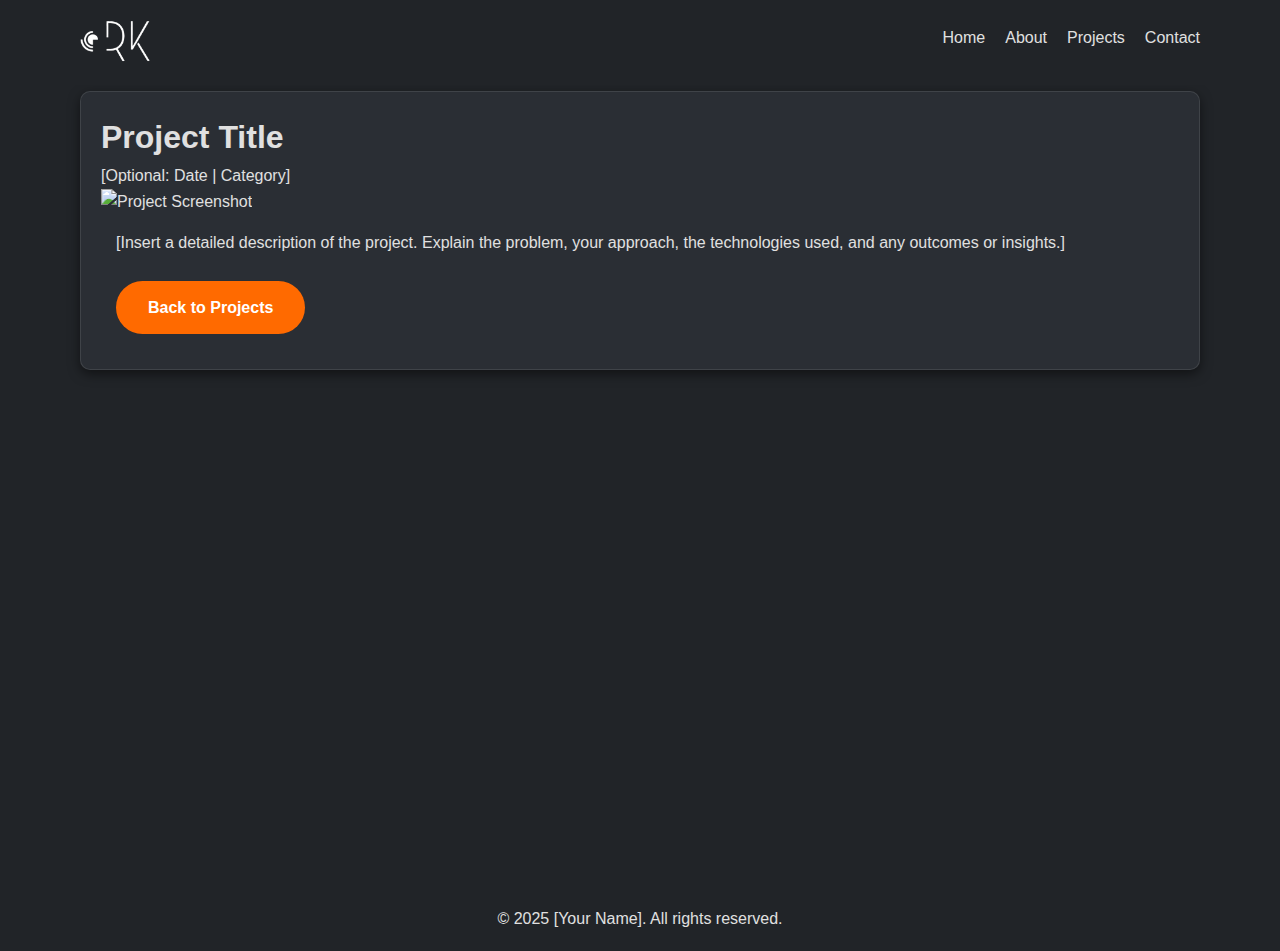
==== 3d_portfolio.html @ 4e6c9bda "edited project 1" ====
<!DOCTYPE html>
<html lang="en">
<head>
  <meta charset="UTF-8" />
  <meta name="viewport" content="width=device-width, initial-scale=1.0" />
  <title>Project Details - [Project Title]</title>
  <link rel="stylesheet" href="styles.css" />
</head>
<body>
  <!-- Navbar -->
  <header class="navbar">
    <div class="container nav-container">
      <div class="logo">
        <a href="#hero"><img src="logo.png"alt="[Your Profile Image]" id="logo"/></a>
      </div>
      <div class="hamburger" id="hamburger">
        <span></span>
        <span></span>
        <span></span>
      </div>
      <nav class="nav-menu" id="nav-menu">
        <ul class="nav-links">
          <li><a href="index.html#hero">Home</a></li>
          <li><a href="index.html#about">About</a></li>
          <li><a href="index.html#projects">Projects</a></li>
          <li><a href="index.html#contact">Contact</a></li>
        </ul>
      </nav>
    </div>
  </header>

  <!-- Page Wrapper for sticky footer -->
   <br>
   <br>
  <div class="page-wrapper">
    <!-- Main Content -->
    <main class="content">
      <section id="project-details" class="section project-details">
        <div class="container">
          <div class="card project-detail-card">
            <h1>Project Title</h1>
            <p class="project-meta">[Optional: Date | Category]</p>
            <img src="https://via.placeholder.com/800x450" alt="Project Screenshot" />
            <div class="card-content">
              <p>
                [Insert a detailed description of the project. Explain the problem, your approach, the technologies used, and any outcomes or insights.]
              </p>
              <br>
              <a href="index.html#projects" class="btn">Back to Projects</a>
            </div>
          </div>
        </div>
      </section>
    </main>

    <!-- Sticky Footer -->
    <footer class="footer">
      <div class="container">
        <p>&copy; 2025 [Your Name]. All rights reserved.</p>
      </div>
    </footer>
  </div>

  <script src="script.js"></script>
</body>
</html>
---- styles.css ----
/* ======================== */
/*       Variables          */
/* ======================== */
:root {
  --main-bg: rgb(33,36,40); /* Base color: #212428 */
  --card-bg: #2a2e34;       /* Slightly lighter for cards */
  --accent: #ff6a00;        /* Accent color for buttons */
  --text-color: #e0e0e0;     /* Light text */
  --transition: 0.5s ease;
}

/* ======================== */
/*    Global Reset          */
/* ======================== */
* {
  margin: 0;
  padding: 0;
  box-sizing: border-box;
}
html {
  scroll-behavior: smooth;
}
body {
  font-family: 'Segoe UI', sans-serif;
  background: var(--main-bg);
  color: var(--text-color);
  line-height: 1.6;
  overflow-x: hidden;
}

/* ======================== */
/*   Page Wrapper & Sticky Footer */
/* ======================== */
.page-wrapper {
  display: flex;
  flex-direction: column;
  min-height: 100vh;
}
.content {
  flex: 1;
}

/* ======================== */
/*   Navbar (Always Visible) */
/* ======================== */
.navbar {
  position: fixed;
  top: 0;
  width: 100%;
  background: var(--main-bg);
  transition: background 0.5s ease, box-shadow 0.5s ease, transform 0.5s ease;
  z-index: 1000;
  padding-bottom: 10px;
}
.navbar.scrolled {
  background: rgba(33,36,40,0.7);
  backdrop-filter: blur(10px);
  box-shadow: 0 2px 8px rgba(0,0,0,0.6);
  transform: translateY(0);
  opacity: 1;
}
.nav-container {
  width: 90%;
  max-width: 1200px;
  margin: auto;
  display: flex;
  justify-content: space-between;
  align-items: center;
}
.logo a {
  font-size: 1.8rem;
  font-weight: bold;
  color: var(--text-color);
  text-decoration: none;
  transition: color var(--transition);
}
.nav-links {
  list-style: none;
  display: flex;
}
.nav-links li {
  margin-left: 20px;
}
.nav-links a {
  color: var(--text-color);
  text-decoration: none;
  font-size: 1rem;
  transition: color var(--transition);
}
.nav-links a:hover {
  color: var(--accent);
}

/* Hamburger Menu for Mobile */
.hamburger {
  display: none;
  flex-direction: column;
  justify-content: center;
  align-items: center;
  cursor: pointer;
  gap: 5px;
  transition: background 0.3s ease;
}
.hamburger span {
  width: 25px;
  height: 3px;
  background: var(--text-color);
  transition: background 0.3s ease;
}
/* When active, simply change the color (no transforms) */
.hamburger.active span {
  background: var(--accent);
}

/* Mobile Nav Menu */
.nav-menu {
  display: flex;
}
.nav-menu.active {
  display: block;
}
@media (max-width: 768px) {
  .nav-container {
    flex-direction: row;
    justify-content: space-between;
    align-items: center;
  }
  .hamburger {
    display: flex;
  }
  /* Hide nav-links by default on mobile */
  .nav-menu {
    display: none;
    width: 100%;
  }
  .nav-menu.active {
    display: block;
  }
  .nav-links {
    flex-direction: column;
    align-items: center;
    padding: 10px 0;
  }
  .nav-links li {
    margin: 10px 0;
  }
}

/* ======================== */
/*       Sections           */
/* ======================== */
.section {
  padding: 40px 0;  /* Reduced vertical gap */
  opacity: 0;
  transform: translateY(20px);
  transition: opacity 0.8s ease, transform 0.8s ease;
}
.section.visible {
  opacity: 1;
  transform: translateY(0);
}
.container {
  width: 90%;
  max-width: 1200px;
  margin: auto;
  padding: 0 1rem;
}

/* ======================== */
/*       Hero Section       */
/* ======================== */
.hero {
  height: 100vh; /* Full screen hero */
  padding-top: 80px; /* Room for navbar */
  display: flex;
  align-items: center;
  justify-content: space-between;
}
.hero-content {
  display: flex;
  align-items: center;
  justify-content: space-between;
  width: 100%;
  gap: 50px;  /* Gap between text and image */
}
.hero-left {
  flex: 1;
  text-align: left;
}
/* Typing effect for hero title only (no caret) */
.hero-title {
  overflow: hidden;
  white-space: nowrap;
  font-size: 4rem;
  margin-bottom: 20px;
  animation: typing 3s steps(30, end) forwards;
}
@keyframes typing {
  from { width: 0; }
  to { width: 100%; }
}
/* Hero subtitle is static */
.hero-subtitle {
  font-size: 2rem;
  margin-bottom: 30px;
}
.btn {
  display: inline-block;
  background: var(--accent);
  color: #fff;
  padding: 14px 32px;
  border: none;
  border-radius: 50px;
  text-decoration: none;
  font-weight: bold;
  transition: transform var(--transition), box-shadow var(--transition);
}
.btn:hover {
  transform: translateY(-3px);
  box-shadow: 0 8px 20px rgba(0,0,0,0.5);
}

/* Hero Right: Profile Card */
.hero-right {
  flex: 0 0 320px;
  display: flex;
  justify-content: center;
  align-items: center;
}
.profile-card {
  width: 320px;
  height: 320px;
  border-radius: 50%;
  overflow: hidden;
  background: var(--card-bg);
  border: 4px solid var(--accent);
  box-shadow: 0 4px 12px rgba(0,0,0,0.5);
  transition: transform 0.4s ease, box-shadow 0.4s ease;
}
.profile-card img {
  width: 100%;
  height: 100%;
  object-fit: cover;
}
.profile-card:hover {
  transform: scale(1.05);
  box-shadow: 0 12px 24px rgba(0,0,0,0.6);
}

/* ======================== */
/*         Cards            */
/* ======================== */
.card {
  background: var(--card-bg);
  border: 1px solid rgba(255,255,255,0.1);
  border-radius: 10px;
  padding: 20px;
  box-shadow: 0 4px 12px rgba(0,0,0,0.5);
  transition: transform 0.4s ease, box-shadow 0.4s ease;
}
.card:hover {
  transform: translateY(-5px);
  box-shadow: 0 12px 24px rgba(0,0,0,0.6);
}
.card-content {
  line-height: 1.6;
  padding: 15px;
}

/* ======================== */
/*       About Section      */
/* ======================== */
.about-card {
  margin: 0 auto;
  text-align: left;
}

/* ======================== */
/*     Projects Section     */
/* ======================== */
.cards-grid {
  display: grid;
  grid-template-columns: repeat(auto-fit, minmax(280px, 1fr));
  gap: 20px;
}
.project-card img {
  width: 100%;
  display: block;
  border-top-left-radius: 10px;
  border-top-right-radius: 10px;
}

/* ======================== */
/*   Horizontal Gallery & Scroll Buttons */
/* ======================== */
.gallery-wrapper {
  position: relative;
  margin: 20px 0;
}
.image-gallery {
  display: flex;
  flex-wrap: nowrap;
  overflow: hidden; /* Hide default scrollbar */
  gap: 20px;
  padding: 10px 0;
}
.image-gallery img {
  max-height: 500px;
  width: auto;
  border-radius: 10px;
  box-shadow: 0 4px 12px rgba(0,0,0,0.5);
  transition: transform 0.4s ease, box-shadow 0.4s ease;
}
.image-gallery img:hover {
  transform: translateY(-5px);
  box-shadow: 0 12px 24px rgba(0,0,0,0.6);
}
.scroll-button {
  position: absolute;
  top: 50%;
  transform: translateY(-50%);
  background: var(--accent);
  border: none;
  color: #fff;
  padding: 10px;
  border-radius: 50%;
  cursor: pointer;
  z-index: 10;
  opacity: 0.8;
  transition: opacity 0.3s ease;
}
.scroll-button:hover {
  opacity: 1;
}
.scroll-button.left {
  left: 10px;
}
.scroll-button.right {
  right: 10px;
}

/* ======================== */
/*       Contact Form       */
/* ======================== */
.contact-form .form-group {
  margin-bottom: 15px;
}
.contact-form label {
  margin-bottom: 5px;
  display: block;
  font-weight: bold;
}
.contact-form input,
.contact-form textarea {
  width: 100%;
  padding: 12px;
  border: none;
  border-radius: 5px;
  background: var(--card-bg);
  color: var(--text-color);
  transition: background var(--transition), box-shadow var(--transition);
}
.contact-form input:focus,
.contact-form textarea:focus {
  outline: none;
  box-shadow: 0 0 10px rgba(255,255,255,0.3);
}

/* ======================== */
/*         Footer           */
/* ======================== */
.footer {
  text-align: center;
  padding: 20px 0;
  background: var(--main-bg);
  color: var(--text-color);
}
#signature {
  max-width: 250px;
}
#logo {
  padding-top: 20px;
  max-width: 70px;
}

/* ======================== */
/*    Keyframe Animations   */
/* ======================== */
@keyframes fadeInDown {
  from { opacity: 0; transform: translateY(-40px); }
  to { opacity: 1; transform: translateY(0); }
}
@keyframes fadeInUp {
  from { opacity: 0; transform: translateY(40px); }
  to { opacity: 1; transform: translateY(0); }
}

/* ======================== */
/*    Responsive Styles     */
/* ======================== */
@media (max-width: 768px) {
  .nav-container {
    flex-direction: row;
    justify-content: space-between;
    align-items: center;
  }
  /* Hamburger menu appears */
  .hamburger {
    display: flex;
  }
  /* Hide nav-links by default on mobile */
  .nav-menu {
    display: none;
    width: 100%;
  }
  .nav-menu.active {
    display: block;
  }
  .nav-links {
    flex-direction: column;
    align-items: center;
    padding: 10px 0;
  }
  .nav-links li {
    margin: 10px 0;
  }
  .hero-content {
    flex-direction: column;
    text-align: center;
    gap: 30px;
  }
  .hero-left, .hero-right {
    width: 100%;
  }
  .hero-title {
    font-size: 2.5rem;
  }
  .hero-subtitle {
    font-size: 1.3rem;
  }
  .btn {
    padding: 12px 24px;
    font-size: 0.9rem;
  }
  .profile-card {
    width: 280px;
    height: 280px;
  }
}
@media (max-width: 480px) {
  .nav-links a {
    font-size: 0.9rem;
  }
  .hero-title {
    font-size: 2.2rem;
  }
  .hero-subtitle {
    font-size: 1.1rem;
  }
  .btn {
    padding: 10px 20px;
    font-size: 0.8rem;
  }
  .section {
    scroll-margin-top: 80px;
  }
}
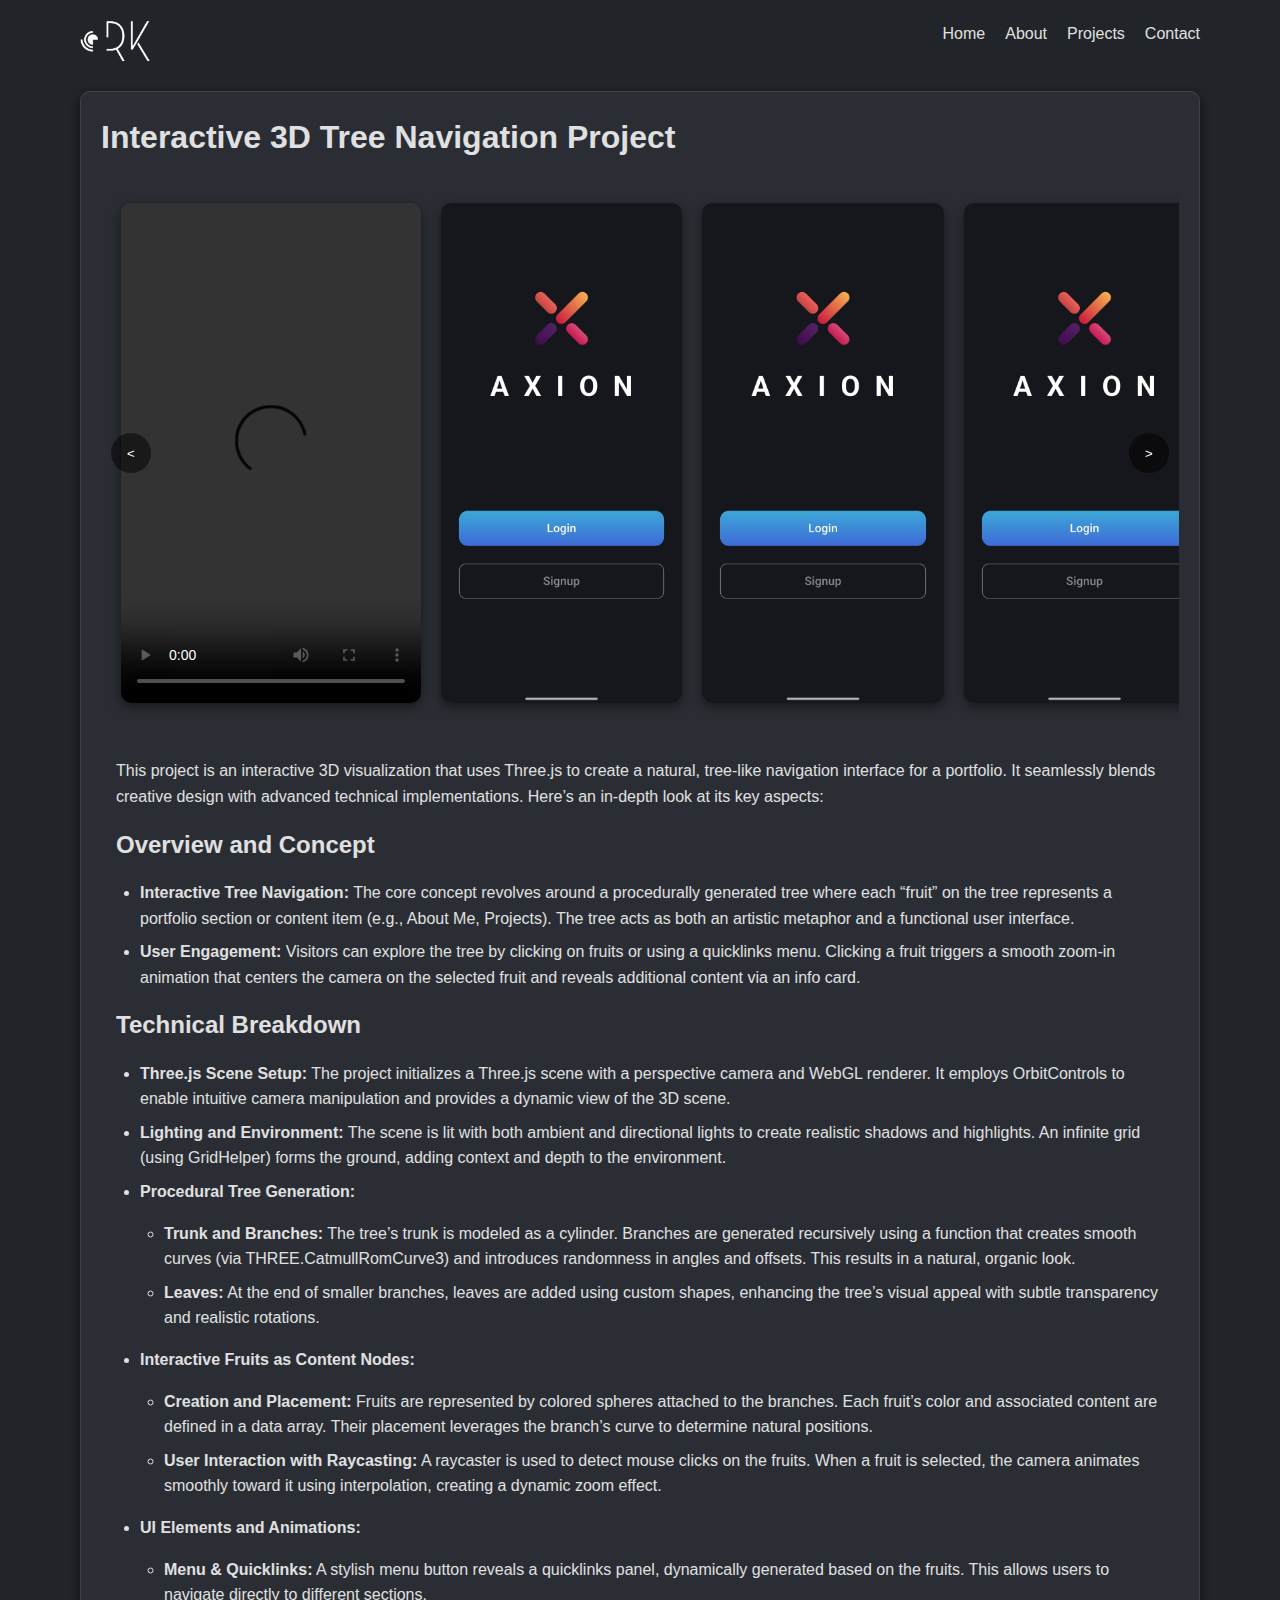
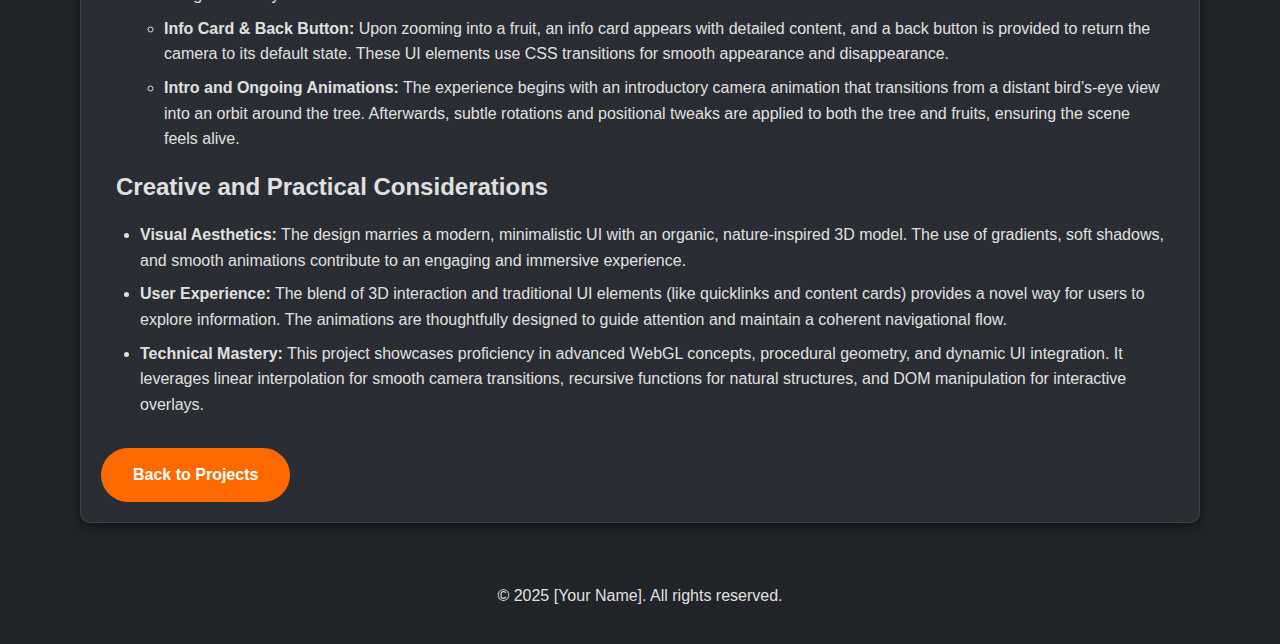
==== commit b6166dc4: "more projects updated" ====
--- a/3d_portfolio.html
+++ b/3d_portfolio.html
@@ -1,66 +1,288 @@
 <!DOCTYPE html>
 <html lang="en">
-<head>
-  <meta charset="UTF-8" />
-  <meta name="viewport" content="width=device-width, initial-scale=1.0" />
-  <title>Project Details - [Project Title]</title>
-  <link rel="stylesheet" href="styles.css" />
-</head>
-<body>
-  <!-- Navbar -->
-  <header class="navbar">
-    <div class="container nav-container">
-      <div class="logo">
-        <a href="#hero"><img src="logo.png"alt="[Your Profile Image]" id="logo"/></a>
+  <head>
+    <meta charset="UTF-8" />
+    <meta name="viewport" content="width=device-width, initial-scale=1.0" />
+    <title>Project Details - Interactive 3D Tree Navigation Project</title>
+    <link rel="stylesheet" href="styles.css" />
+    <style>
+      /* Inline styles for improved flow and spacing */
+      ul {
+        margin: 1em 0;
+        padding-left: 1.5em;
+      }
+      li {
+        margin-bottom: 0.5em;
+      }
+      p {
+        margin-bottom: 1em;
+      }
+      .card-content {
+        line-height: 1.6;
+      }
+
+      /* Gallery Container to hold images and buttons */
+      .image-gallery-container {
+        position: relative;
+        margin: 20px 0;
+      }
+
+      /* Horizontal scrollable image gallery */
+      .image-gallery {
+        display: flex;
+        flex-wrap: nowrap;
+        overflow-x: auto;
+        gap: 20px;
+        padding: 20px;
+        scroll-behavior: smooth;
+      }
+      .image-gallery img,video {
+        max-height: 500px;
+        width: auto;
+        border-radius: 10px;
+        box-shadow: 0 4px 12px rgba(0, 0, 0, 0.5);
+        transition: transform 0.4s ease, box-shadow 0.4s ease;
+      }
+      
+      .image-gallery img:hover,
+      .image-gallery video:hover {
+        transform: translateY(-5px);
+        box-shadow: 0 12px 24px rgba(0, 0, 0, 0.6);
+      }
+
+
+      /* Hide default scrollbar if desired */
+      .image-gallery {
+        scrollbar-width: none; /* Firefox */
+        -ms-overflow-style: none;  /* IE 10+ */
+      }
+      .image-gallery::-webkit-scrollbar {
+        display: none; /* Safari and Chrome */
+      }
+
+      /* Scroll Buttons */
+      .scroll-btn {
+        position: absolute;
+        top: 50%;
+        transform: translateY(-50%);
+        background: rgba(0, 0, 0, 0.5);
+        color: #fff;
+        border: none;
+        border-radius: 50%;
+        width: 40px;
+        height: 40px;
+        cursor: pointer;
+        z-index: 10;
+      }
+      .scroll-btn.left {
+        left: 10px;
+      }
+      .scroll-btn.right {
+        right: 10px;
+      }
+      .scroll-btn {
+      position: absolute;
+      top: 50%;
+      transform: translateY(-50%);
+      background: rgba(0, 0, 0, 0.5);
+      color: #fff;
+      border: none;
+      border-radius: 50%;
+      width: 40px;
+      height: 40px;
+      cursor: pointer;
+      z-index: 10;
+      transition: background 0.3s ease, transform 0.1s ease, box-shadow 0.3s ease;
+    }
+
+    .scroll-btn:hover {
+      background: rgba(255, 94, 0, 0.687); /* Orange tint for the glass effect */
+      backdrop-filter: blur(5px); /* Creates a subtle glass-like blur */
+      box-shadow: 0 0 10px rgba(255, 165, 0, 0.6); /* Adds an orange glow */
+    }
+
+    .scroll-btn:active {
+      background: rgba(255, 72, 0, 0.92); /* Darkens the background on click */
+      transform: translateY(-50%) scale(0.95); /* Slight scale down for a click feeling */
+    }
+    </style>
+  </head>
+  <body>
+    <!-- Navbar -->
+    <header class="navbar">
+      <div class="container nav-container">
+        <div class="logo">
+          <a href="#hero">
+            <img src="logo.png" alt="[Your Profile Image]" id="logo" />
+          </a>
+        </div>
+        <div class="hamburger" id="hamburger">
+          <span></span>
+          <span></span>
+          <span></span>
+        </div>
+        <nav class="nav-menu" id="nav-menu">
+          <ul class="nav-links">
+            <li><a href="index.html#hero">Home</a></li>
+            <li><a href="index.html#about">About</a></li>
+            <li><a href="index.html#projects">Projects</a></li>
+            <li><a href="index.html#contact">Contact</a></li>
+          </ul>
+        </nav>
       </div>
-      <div class="hamburger" id="hamburger">
-        <span></span>
-        <span></span>
-        <span></span>
-      </div>
-      <nav class="nav-menu" id="nav-menu">
-        <ul class="nav-links">
-          <li><a href="index.html#hero">Home</a></li>
-          <li><a href="index.html#about">About</a></li>
-          <li><a href="index.html#projects">Projects</a></li>
-          <li><a href="index.html#contact">Contact</a></li>
-        </ul>
-      </nav>
-    </div>
-  </header>
-
-  <!-- Page Wrapper for sticky footer -->
-   <br>
-   <br>
-  <div class="page-wrapper">
-    <!-- Main Content -->
-    <main class="content">
-      <section id="project-details" class="section project-details">
-        <div class="container">
-          <div class="card project-detail-card">
-            <h1>Project Title</h1>
-            <p class="project-meta">[Optional: Date | Category]</p>
-            <img src="https://via.placeholder.com/800x450" alt="Project Screenshot" />
-            <div class="card-content">
-              <p>
-                [Insert a detailed description of the project. Explain the problem, your approach, the technologies used, and any outcomes or insights.]
-              </p>
-              <br>
+    </header>
+
+    <!-- Page Wrapper for sticky footer -->
+    <br />
+    <br />
+    <div class="page-wrapper">
+      <!-- Main Content -->
+      <main class="content">
+        <section id="project-details" class="section project-details">
+          <div class="container">
+            <div class="card project-detail-card">
+              <!-- Replaced title and meta with new descriptive text -->
+              <h1>Interactive 3D Tree Navigation Project</h1>
+              <div class="image-gallery-container">
+                <button id="scroll-left" class="scroll-btn left">&lt;</button>
+                <div class="image-gallery">
+                  <video controls>
+                    <source src="videos/video1.mp4" type="video/mp4">
+                  </video>
+                  <img src="images/mobile1.jpg" alt="Mobile View 1" />
+                  <img src="images/mobile1.jpg" alt="Mobile View 1" />
+                  <img src="images/mobile1.jpg" alt="Mobile View 1" />
+                  
+                </div>
+                <button id="scroll-right" class="scroll-btn right">&gt;</button>
+              </div>
+              <div class="card-content">
+                <p>
+                  This project is an interactive 3D visualization that uses Three.js to create a natural, tree-like navigation interface for a portfolio. It seamlessly blends creative design with advanced technical implementations. Here’s an in-depth look at its key aspects:
+                </p>
+
+                <h2>Overview and Concept</h2>
+                <ul>
+                  <li>
+                    <strong>Interactive Tree Navigation:</strong> The core concept revolves around a procedurally generated tree where each “fruit” on the tree represents a portfolio section or content item (e.g., About Me, Projects). The tree acts as both an artistic metaphor and a functional user interface.
+                  </li>
+                  <li>
+                    <strong>User Engagement:</strong> Visitors can explore the tree by clicking on fruits or using a quicklinks menu. Clicking a fruit triggers a smooth zoom-in animation that centers the camera on the selected fruit and reveals additional content via an info card.
+                  </li>
+                </ul>
+
+                <h2>Technical Breakdown</h2>
+                <ul>
+                  <li>
+                    <strong>Three.js Scene Setup:</strong> The project initializes a Three.js scene with a perspective camera and WebGL renderer. It employs OrbitControls to enable intuitive camera manipulation and provides a dynamic view of the 3D scene.
+                  </li>
+                  <li>
+                    <strong>Lighting and Environment:</strong> The scene is lit with both ambient and directional lights to create realistic shadows and highlights. An infinite grid (using GridHelper) forms the ground, adding context and depth to the environment.
+                  </li>
+                  <li>
+                    <strong>Procedural Tree Generation:</strong>
+                    <ul>
+                      <li>
+                        <strong>Trunk and Branches:</strong> The tree’s trunk is modeled as a cylinder. Branches are generated recursively using a function that creates smooth curves (via THREE.CatmullRomCurve3) and introduces randomness in angles and offsets. This results in a natural, organic look.
+                      </li>
+                      <li>
+                        <strong>Leaves:</strong> At the end of smaller branches, leaves are added using custom shapes, enhancing the tree’s visual appeal with subtle transparency and realistic rotations.
+                      </li>
+                    </ul>
+                  </li>
+                  <li>
+                    <strong>Interactive Fruits as Content Nodes:</strong>
+                    <ul>
+                      <li>
+                        <strong>Creation and Placement:</strong> Fruits are represented by colored spheres attached to the branches. Each fruit’s color and associated content are defined in a data array. Their placement leverages the branch’s curve to determine natural positions.
+                      </li>
+                      <li>
+                        <strong>User Interaction with Raycasting:</strong> A raycaster is used to detect mouse clicks on the fruits. When a fruit is selected, the camera animates smoothly toward it using interpolation, creating a dynamic zoom effect.
+                      </li>
+                    </ul>
+                  </li>
+                  <li>
+                    <strong>UI Elements and Animations:</strong>
+                    <ul>
+                      <li>
+                        <strong>Menu &amp; Quicklinks:</strong> A stylish menu button reveals a quicklinks panel, dynamically generated based on the fruits. This allows users to navigate directly to different sections.
+                      </li>
+                      <li>
+                        <strong>Info Card &amp; Back Button:</strong> Upon zooming into a fruit, an info card appears with detailed content, and a back button is provided to return the camera to its default state. These UI elements use CSS transitions for smooth appearance and disappearance.
+                      </li>
+                      <li>
+                        <strong>Intro and Ongoing Animations:</strong> The experience begins with an introductory camera animation that transitions from a distant bird’s-eye view into an orbit around the tree. Afterwards, subtle rotations and positional tweaks are applied to both the tree and fruits, ensuring the scene feels alive.
+                      </li>
+                    </ul>
+                  </li>
+                </ul>
+
+                <h2>Creative and Practical Considerations</h2>
+                <ul>
+                  <li>
+                    <strong>Visual Aesthetics:</strong> The design marries a modern, minimalistic UI with an organic, nature-inspired 3D model. The use of gradients, soft shadows, and smooth animations contribute to an engaging and immersive experience.
+                  </li>
+                  <li>
+                    <strong>User Experience:</strong> The blend of 3D interaction and traditional UI elements (like quicklinks and content cards) provides a novel way for users to explore information. The animations are thoughtfully designed to guide attention and maintain a coherent navigational flow.
+                  </li>
+                  <li>
+                    <strong>Technical Mastery:</strong> This project showcases proficiency in advanced WebGL concepts, procedural geometry, and dynamic UI integration. It leverages linear interpolation for smooth camera transitions, recursive functions for natural structures, and DOM manipulation for interactive overlays.
+                  </li>
+                </ul>
+
+              </div>
+              <!-- End of card-content -->
+              
+              <!-- Retained image gallery for visual interest -->
+              
+              
               <a href="index.html#projects" class="btn">Back to Projects</a>
             </div>
           </div>
+        </section>
+      </main>
+
+      <!-- Sticky Footer -->
+      <footer class="footer">
+        <div class="container">
+          <p>&copy; 2025 [Your Name]. All rights reserved.</p>
         </div>
-      </section>
-    </main>
-
-    <!-- Sticky Footer -->
-    <footer class="footer">
-      <div class="container">
-        <p>&copy; 2025 [Your Name]. All rights reserved.</p>
-      </div>
-    </footer>
-  </div>
-
-  <script src="script.js"></script>
-</body>
+      </footer>
+    </div>
+
+    <script src="script.js"></script>
+    <script>
+      // Scroll functionality for the image gallery buttons
+      const scrollLeftBtn = document.getElementById('scroll-left');
+      const scrollRightBtn = document.getElementById('scroll-right');
+      const imageGallery = document.querySelector('.image-gallery');
+      
+      let scrollInterval;
+
+      // Function to start scrolling
+      function startScrolling(direction) {
+        scrollInterval = setInterval(() => {
+          imageGallery.scrollLeft += direction * 150; // Adjust scroll speed
+        }, 20); // Adjust interval for smooth scrolling
+      }
+
+      // Function to stop scrolling
+      function stopScrolling() {
+        clearInterval(scrollInterval);
+      }
+
+      // Event listeners for left button
+      scrollLeftBtn.addEventListener('mousedown', () => startScrolling(-1));
+      scrollLeftBtn.addEventListener('mouseup', stopScrolling);
+      scrollLeftBtn.addEventListener('mouseleave', stopScrolling);
+
+      // Event listeners for right button
+      scrollRightBtn.addEventListener('mousedown', () => startScrolling(1));
+      scrollRightBtn.addEventListener('mouseup', stopScrolling);
+      scrollRightBtn.addEventListener('mouseleave', stopScrolling);
+
+      // Also stop scrolling when mouse is released anywhere in the document
+      document.addEventListener('mouseup', stopScrolling);
+    </script>
+  </body>
 </html>
--- a/styles.css
+++ b/styles.css
@@ -465,3 +465,4 @@
     scroll-margin-top: 80px;
   }
 }
+
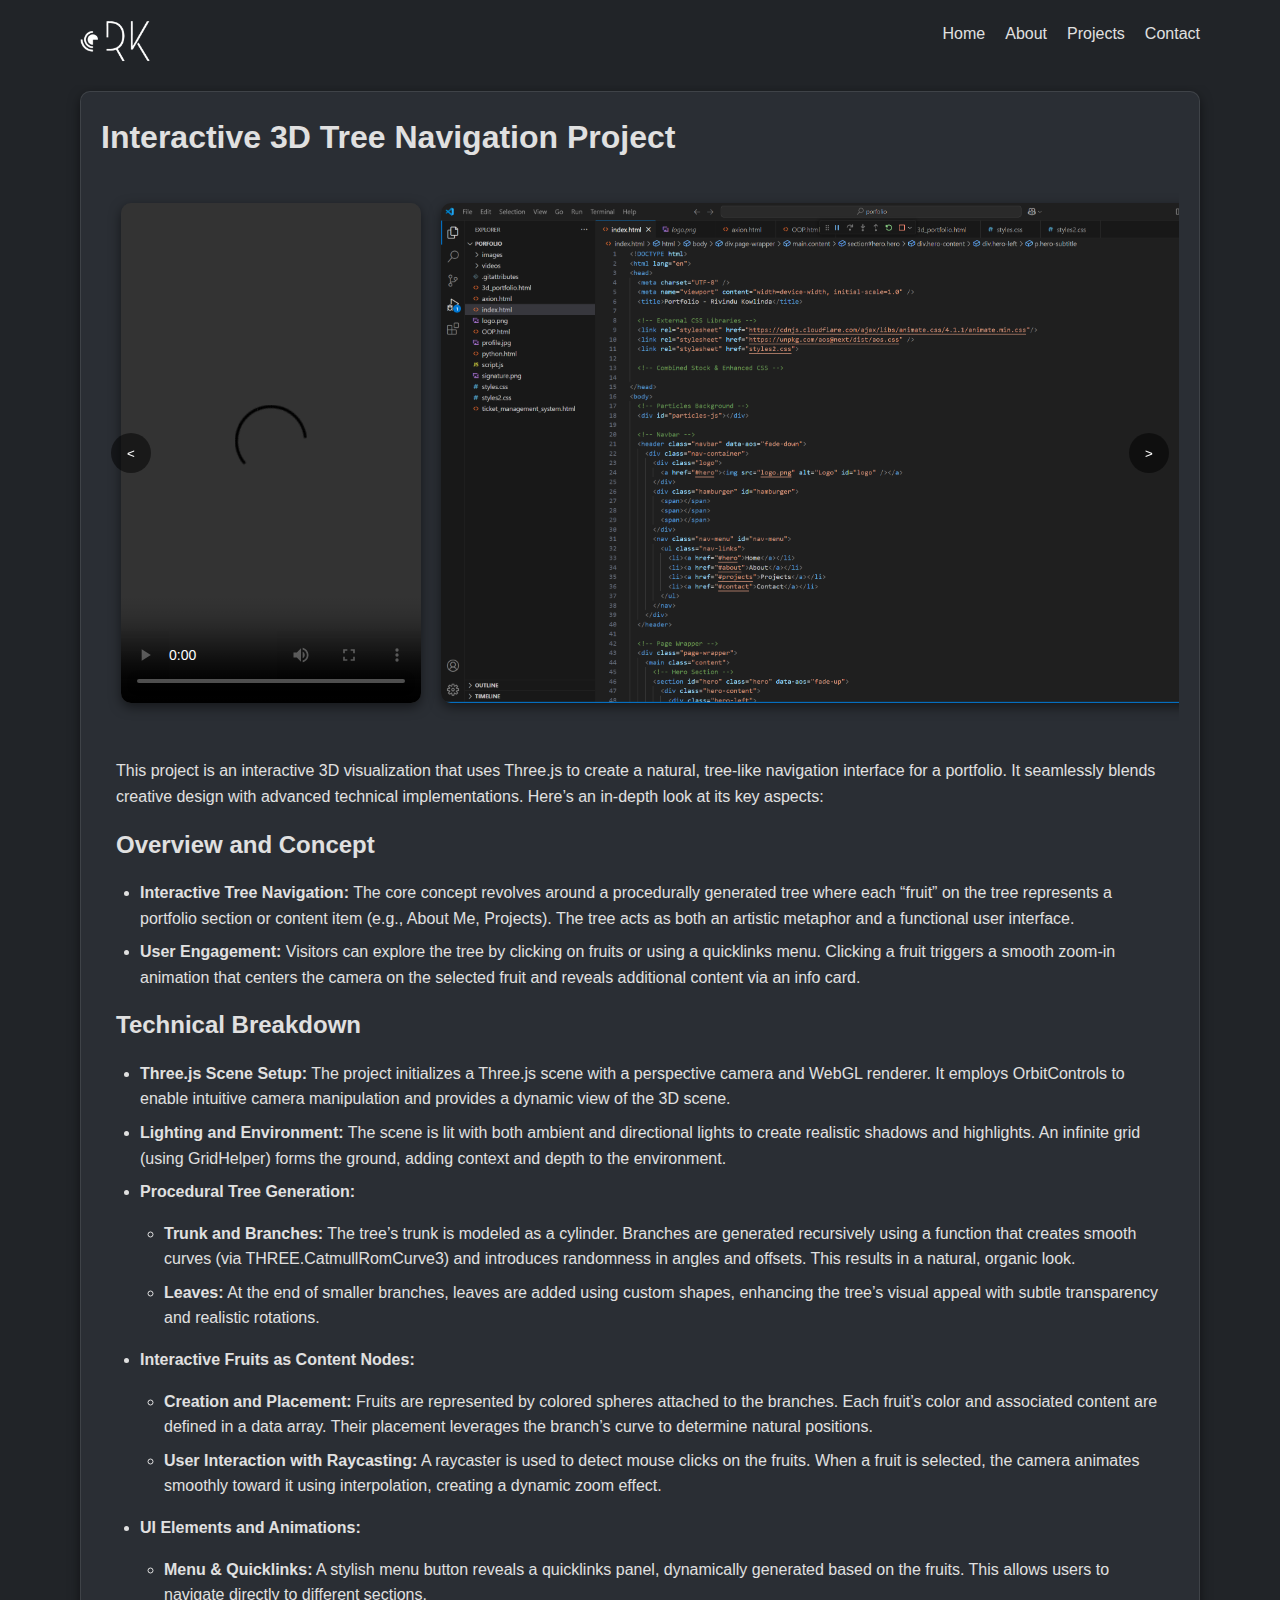
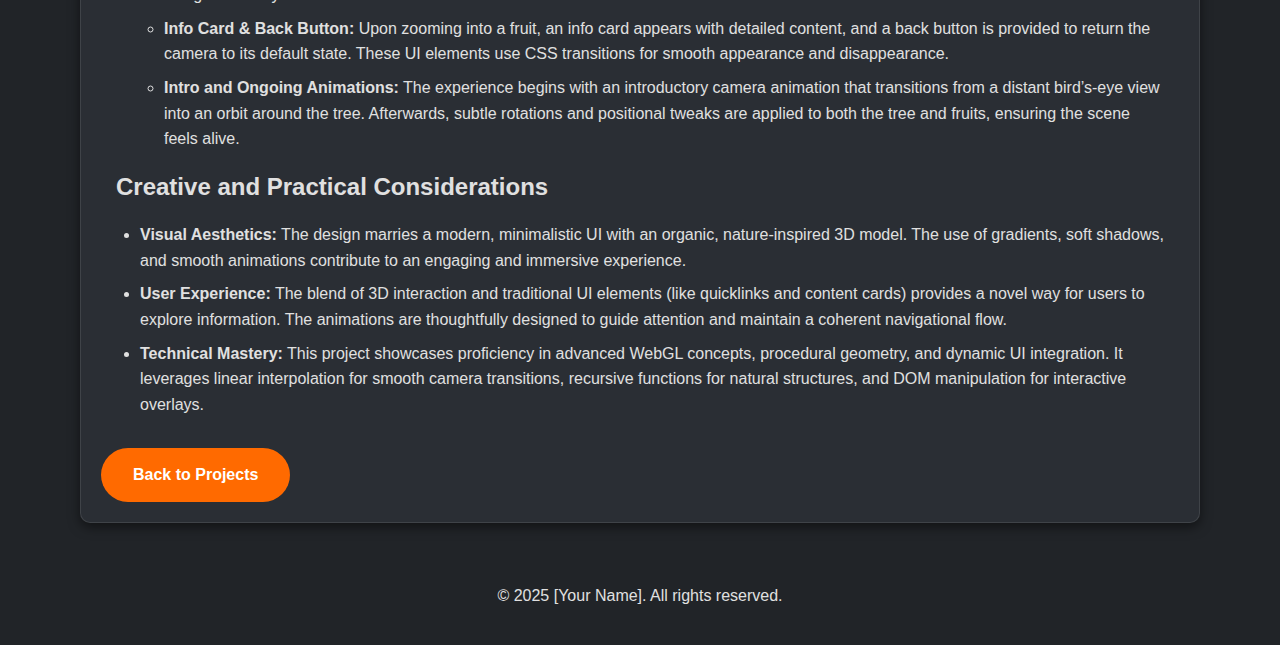
==== commit b49bd147: "more projects updated" ====
--- a/3d_portfolio.html
+++ b/3d_portfolio.html
@@ -149,9 +149,7 @@
                   <video controls>
                     <source src="videos/video1.mp4" type="video/mp4">
                   </video>
-                  <img src="images/mobile1.jpg" alt="Mobile View 1" />
-                  <img src="images/mobile1.jpg" alt="Mobile View 1" />
-                  <img src="images/mobile1.jpg" alt="Mobile View 1" />
+                  <img src="images/3dPortfolioCode.png" alt="Code" />
                   
                 </div>
                 <button id="scroll-right" class="scroll-btn right">&gt;</button>
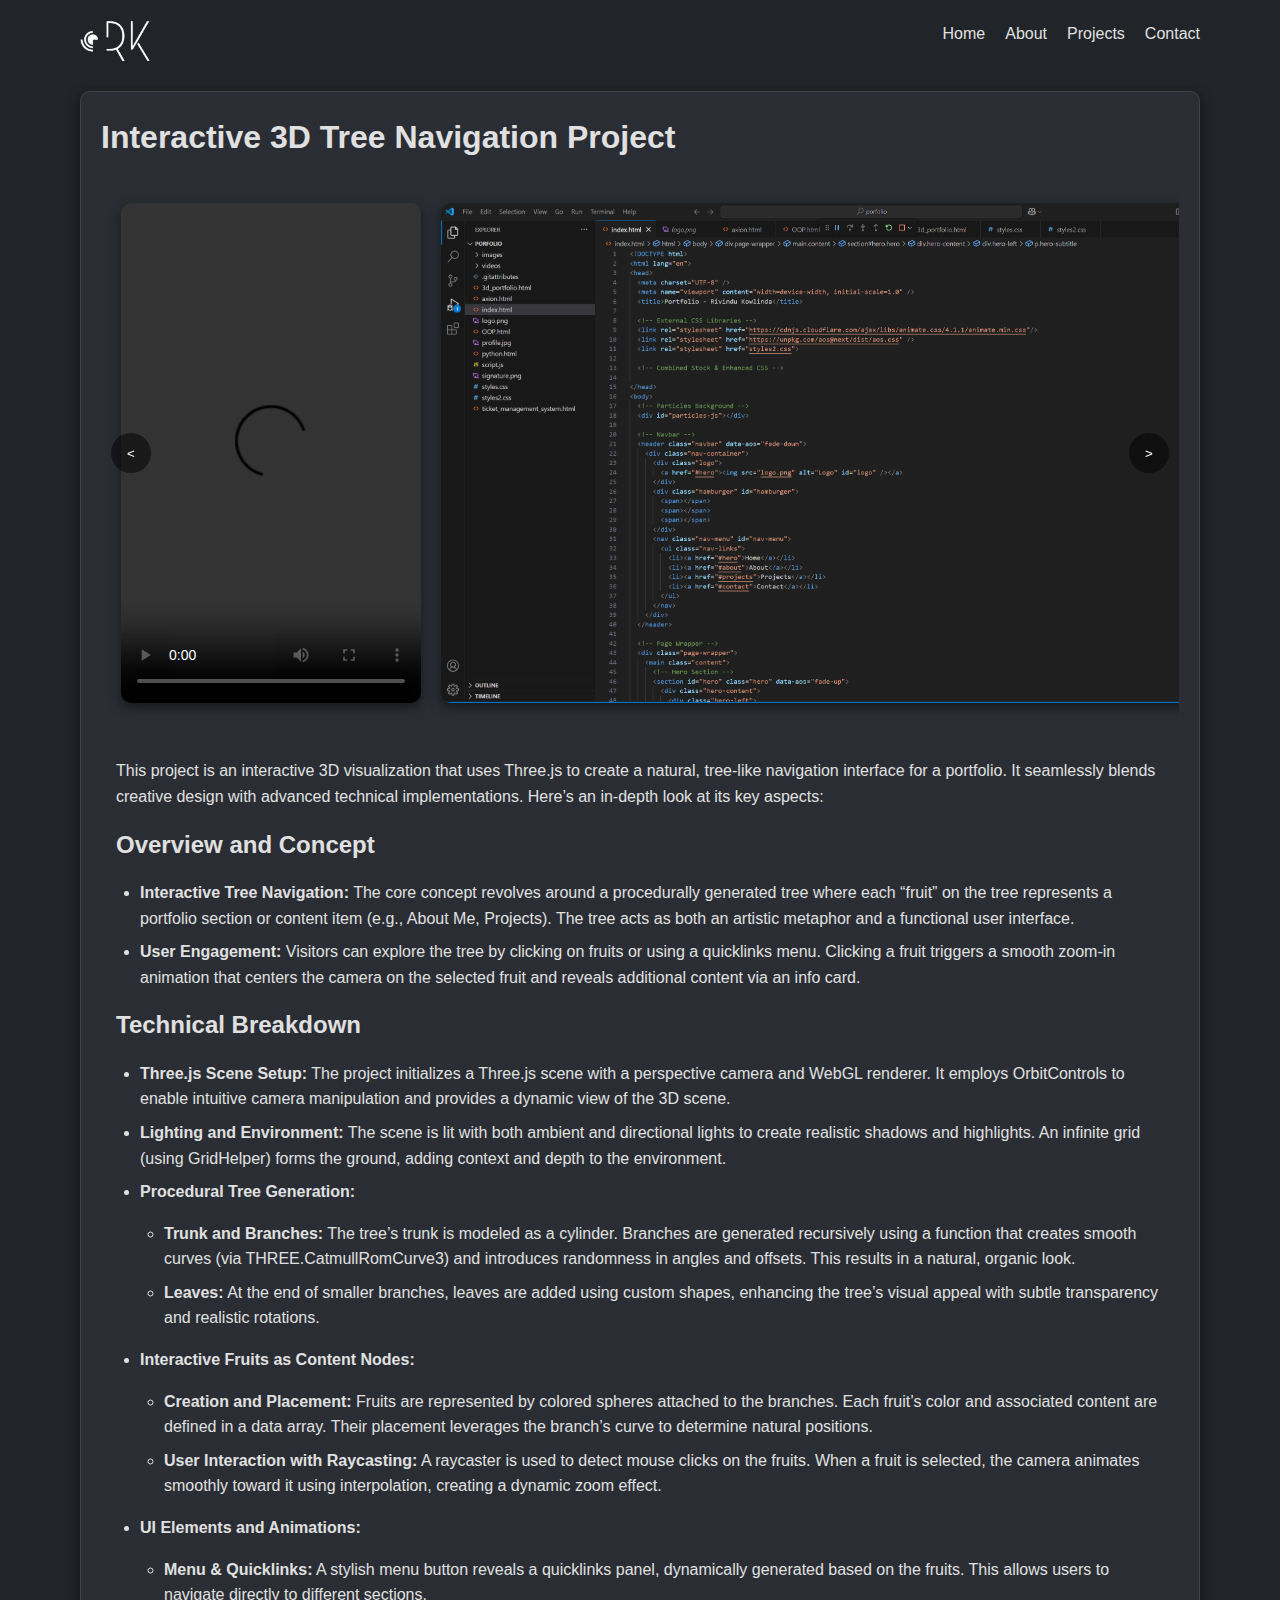
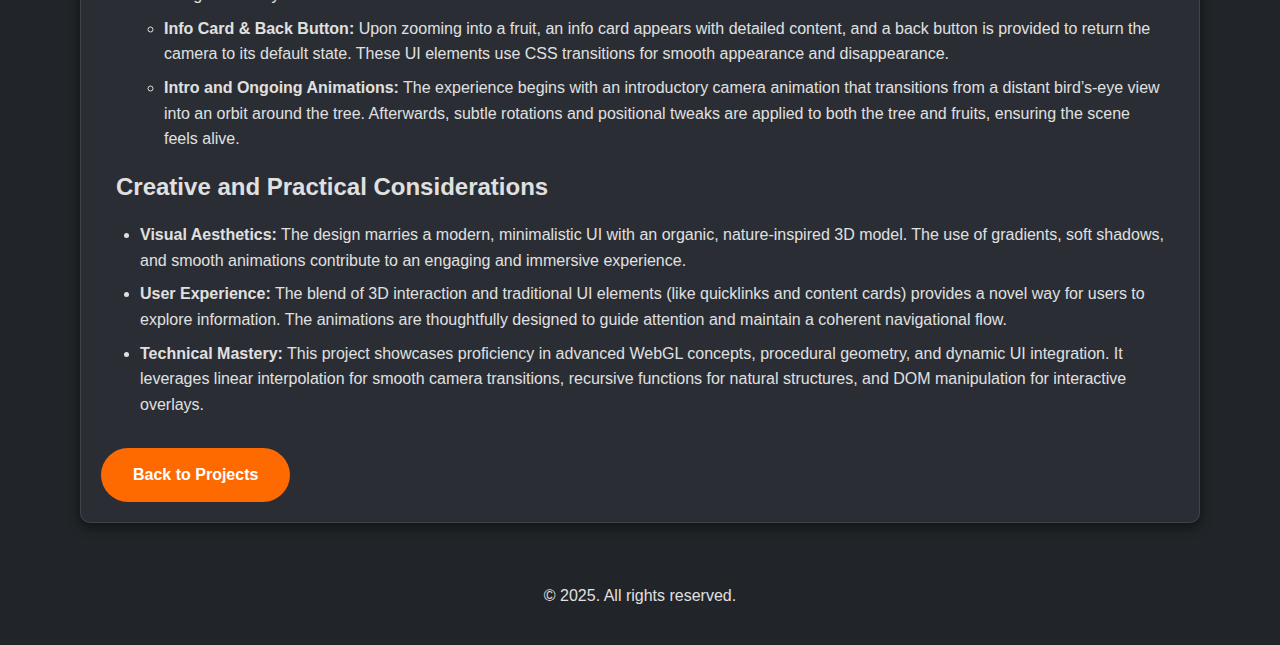
==== commit 720ea4e9: "more projects added" ====
--- a/3d_portfolio.html
+++ b/3d_portfolio.html
@@ -112,7 +112,7 @@
     <header class="navbar">
       <div class="container nav-container">
         <div class="logo">
-          <a href="#hero">
+          <a href="index.html">
             <img src="logo.png" alt="[Your Profile Image]" id="logo" />
           </a>
         </div>
@@ -243,7 +243,7 @@
       <!-- Sticky Footer -->
       <footer class="footer">
         <div class="container">
-          <p>&copy; 2025 [Your Name]. All rights reserved.</p>
+          <p>&copy; 2025. All rights reserved.</p>
         </div>
       </footer>
     </div>
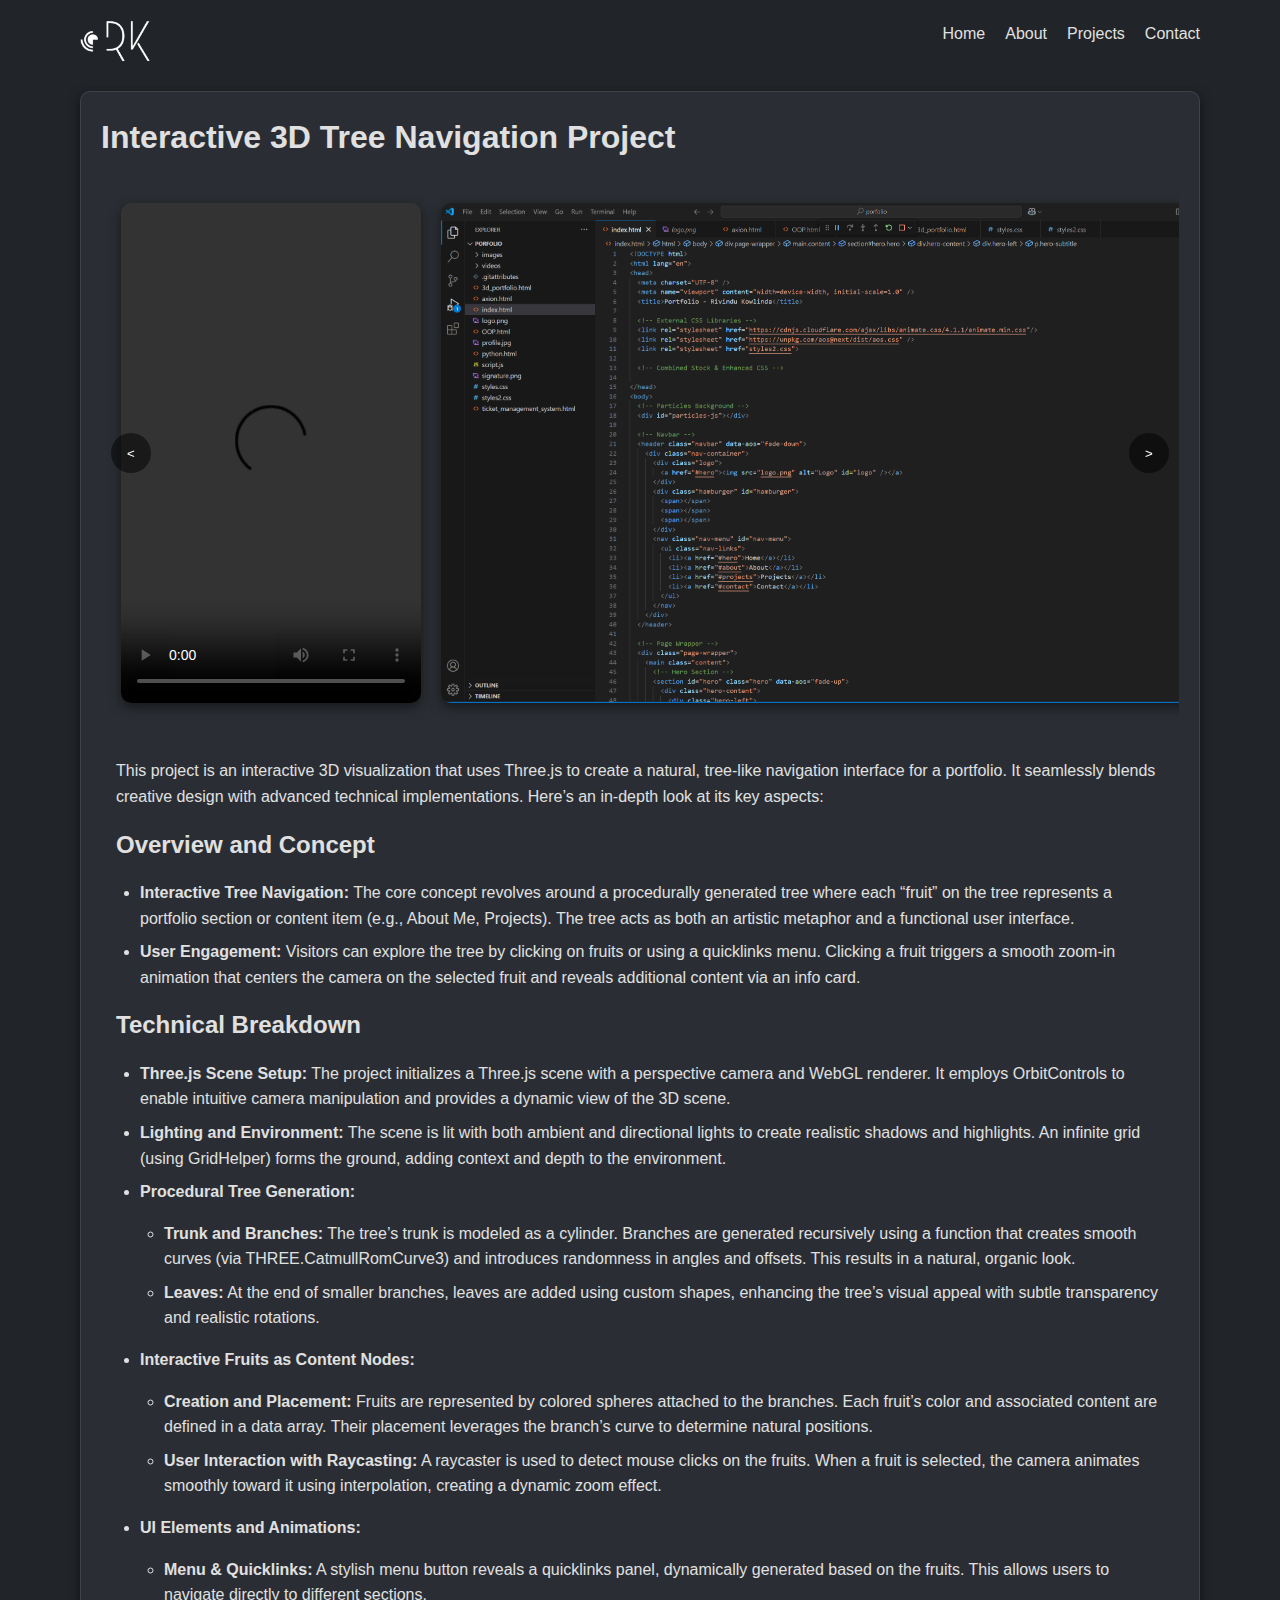
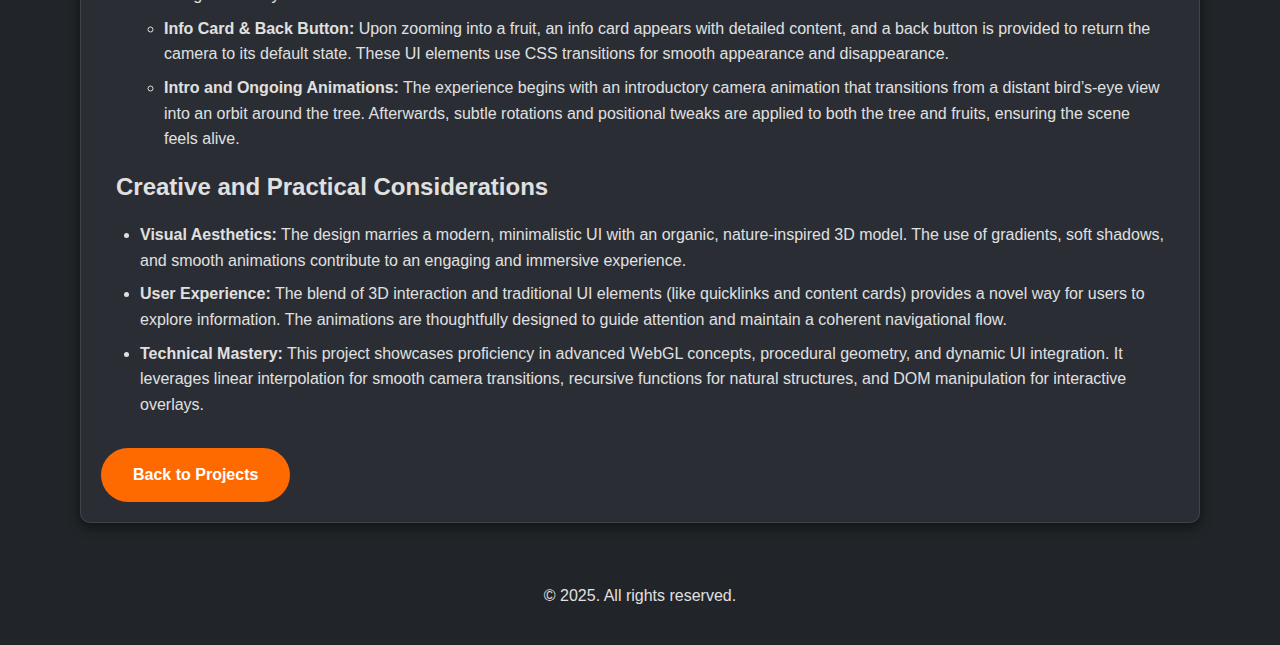
==== commit 2feb41e9: "contact me functional" ====
--- a/3d_portfolio.html
+++ b/3d_portfolio.html
@@ -36,25 +36,25 @@
         padding: 20px;
         scroll-behavior: smooth;
       }
-      .image-gallery img,video {
+      .image-gallery img,
+      .image-gallery video {
         max-height: 500px;
+        max-width: 100%;
         width: auto;
         border-radius: 10px;
         box-shadow: 0 4px 12px rgba(0, 0, 0, 0.5);
         transition: transform 0.4s ease, box-shadow 0.4s ease;
       }
-      
       .image-gallery img:hover,
       .image-gallery video:hover {
         transform: translateY(-5px);
         box-shadow: 0 12px 24px rgba(0, 0, 0, 0.6);
       }
 
-
-      /* Hide default scrollbar if desired */
+      /* Hide default scrollbar */
       .image-gallery {
         scrollbar-width: none; /* Firefox */
-        -ms-overflow-style: none;  /* IE 10+ */
+        -ms-overflow-style: none; /* IE 10+ */
       }
       .image-gallery::-webkit-scrollbar {
         display: none; /* Safari and Chrome */
@@ -73,6 +73,7 @@
         height: 40px;
         cursor: pointer;
         z-index: 10;
+        transition: background 0.3s ease, transform 0.1s ease, box-shadow 0.3s ease;
       }
       .scroll-btn.left {
         left: 10px;
@@ -80,31 +81,22 @@
       .scroll-btn.right {
         right: 10px;
       }
-      .scroll-btn {
-      position: absolute;
-      top: 50%;
-      transform: translateY(-50%);
-      background: rgba(0, 0, 0, 0.5);
-      color: #fff;
-      border: none;
-      border-radius: 50%;
-      width: 40px;
-      height: 40px;
-      cursor: pointer;
-      z-index: 10;
-      transition: background 0.3s ease, transform 0.1s ease, box-shadow 0.3s ease;
-    }
-
-    .scroll-btn:hover {
-      background: rgba(255, 94, 0, 0.687); /* Orange tint for the glass effect */
-      backdrop-filter: blur(5px); /* Creates a subtle glass-like blur */
-      box-shadow: 0 0 10px rgba(255, 165, 0, 0.6); /* Adds an orange glow */
-    }
-
-    .scroll-btn:active {
-      background: rgba(255, 72, 0, 0.92); /* Darkens the background on click */
-      transform: translateY(-50%) scale(0.95); /* Slight scale down for a click feeling */
-    }
+      .scroll-btn:hover {
+        background: rgba(255, 94, 0, 0.687);
+        backdrop-filter: blur(5px);
+        box-shadow: 0 0 10px rgba(255, 165, 0, 0.6);
+      }
+      .scroll-btn:active {
+        background: rgba(255, 72, 0, 0.92);
+        transform: translateY(-50%) scale(0.95);
+      }
+
+      /* Hide scroll buttons on mobile devices */
+      @media (max-width: 768px) {
+        .scroll-btn {
+          display: none;
+        }
+      }
     </style>
   </head>
   <body>
@@ -141,16 +133,14 @@
         <section id="project-details" class="section project-details">
           <div class="container">
             <div class="card project-detail-card">
-              <!-- Replaced title and meta with new descriptive text -->
               <h1>Interactive 3D Tree Navigation Project</h1>
               <div class="image-gallery-container">
                 <button id="scroll-left" class="scroll-btn left">&lt;</button>
                 <div class="image-gallery">
                   <video controls>
-                    <source src="videos/video1.mp4" type="video/mp4">
+                    <source src="videos/video1.mp4" type="video/mp4" />
                   </video>
                   <img src="images/3dPortfolioCode.png" alt="Code" />
-                  
                 </div>
                 <button id="scroll-right" class="scroll-btn right">&gt;</button>
               </div>
@@ -227,13 +217,7 @@
                     <strong>Technical Mastery:</strong> This project showcases proficiency in advanced WebGL concepts, procedural geometry, and dynamic UI integration. It leverages linear interpolation for smooth camera transitions, recursive functions for natural structures, and DOM manipulation for interactive overlays.
                   </li>
                 </ul>
-
               </div>
-              <!-- End of card-content -->
-              
-              <!-- Retained image gallery for visual interest -->
-              
-              
               <a href="index.html#projects" class="btn">Back to Projects</a>
             </div>
           </div>
@@ -254,33 +238,35 @@
       const scrollLeftBtn = document.getElementById('scroll-left');
       const scrollRightBtn = document.getElementById('scroll-right');
       const imageGallery = document.querySelector('.image-gallery');
-      
+
       let scrollInterval;
 
-      // Function to start scrolling
       function startScrolling(direction) {
         scrollInterval = setInterval(() => {
-          imageGallery.scrollLeft += direction * 150; // Adjust scroll speed
-        }, 20); // Adjust interval for smooth scrolling
-      }
-
-      // Function to stop scrolling
+          imageGallery.scrollLeft += direction * 150;
+        }, 20);
+      }
+
       function stopScrolling() {
         clearInterval(scrollInterval);
       }
 
-      // Event listeners for left button
       scrollLeftBtn.addEventListener('mousedown', () => startScrolling(-1));
       scrollLeftBtn.addEventListener('mouseup', stopScrolling);
       scrollLeftBtn.addEventListener('mouseleave', stopScrolling);
 
-      // Event listeners for right button
       scrollRightBtn.addEventListener('mousedown', () => startScrolling(1));
       scrollRightBtn.addEventListener('mouseup', stopScrolling);
       scrollRightBtn.addEventListener('mouseleave', stopScrolling);
 
-      // Also stop scrolling when mouse is released anywhere in the document
       document.addEventListener('mouseup', stopScrolling);
+
+      // Ensure sections become visible on load (if using fade-in styles)
+      window.addEventListener('load', function () {
+        document.querySelectorAll('.section').forEach(function (section) {
+          section.classList.add('visible');
+        });
+      });
     </script>
   </body>
 </html>
--- a/styles.css
+++ b/styles.css
@@ -2,10 +2,10 @@
 /*       Variables          */
 /* ======================== */
 :root {
-  --main-bg: rgb(33,36,40); /* Base color: #212428 */
-  --card-bg: #2a2e34;       /* Slightly lighter for cards */
-  --accent: #ff6a00;        /* Accent color for buttons */
-  --text-color: #e0e0e0;     /* Light text */
+  --main-bg: rgb(33,36,40);
+  --card-bg: #2a2e34;
+  --accent: #ff6a00;
+  --text-color: #e0e0e0;
   --transition: 0.5s ease;
 }
 
@@ -107,7 +107,6 @@
   background: var(--text-color);
   transition: background 0.3s ease;
 }
-/* When active, simply change the color (no transforms) */
 .hamburger.active span {
   background: var(--accent);
 }
@@ -128,7 +127,6 @@
   .hamburger {
     display: flex;
   }
-  /* Hide nav-links by default on mobile */
   .nav-menu {
     display: none;
     width: 100%;
@@ -150,7 +148,7 @@
 /*       Sections           */
 /* ======================== */
 .section {
-  padding: 40px 0;  /* Reduced vertical gap */
+  padding: 40px 0;
   opacity: 0;
   transform: translateY(20px);
   transition: opacity 0.8s ease, transform 0.8s ease;
@@ -167,43 +165,28 @@
 }
 
 /* ======================== */
-/*       Hero Section       */
-/* ======================== */
-.hero {
-  height: 100vh; /* Full screen hero */
-  padding-top: 80px; /* Room for navbar */
-  display: flex;
-  align-items: center;
-  justify-content: space-between;
-}
-.hero-content {
-  display: flex;
-  align-items: center;
-  justify-content: space-between;
-  width: 100%;
-  gap: 50px;  /* Gap between text and image */
-}
-.hero-left {
-  flex: 1;
-  text-align: left;
-}
-/* Typing effect for hero title only (no caret) */
-.hero-title {
-  overflow: hidden;
-  white-space: nowrap;
-  font-size: 4rem;
-  margin-bottom: 20px;
-  animation: typing 3s steps(30, end) forwards;
-}
-@keyframes typing {
-  from { width: 0; }
-  to { width: 100%; }
-}
-/* Hero subtitle is static */
-.hero-subtitle {
-  font-size: 2rem;
-  margin-bottom: 30px;
-}
+/*       Cards & Content    */
+/* ======================== */
+.card {
+  background: var(--card-bg);
+  border: 1px solid rgba(255,255,255,0.1);
+  border-radius: 10px;
+  padding: 20px;
+  box-shadow: 0 4px 12px rgba(0,0,0,0.5);
+  transition: transform 0.4s ease, box-shadow 0.4s ease;
+}
+.card:hover {
+  transform: translateY(-5px);
+  box-shadow: 0 12px 24px rgba(0,0,0,0.6);
+}
+.card-content {
+  line-height: 1.6;
+  padding: 15px;
+}
+
+/* ======================== */
+/*       Buttons            */
+/* ======================== */
 .btn {
   display: inline-block;
   background: var(--accent);
@@ -220,154 +203,8 @@
   box-shadow: 0 8px 20px rgba(0,0,0,0.5);
 }
 
-/* Hero Right: Profile Card */
-.hero-right {
-  flex: 0 0 320px;
-  display: flex;
-  justify-content: center;
-  align-items: center;
-}
-.profile-card {
-  width: 320px;
-  height: 320px;
-  border-radius: 50%;
-  overflow: hidden;
-  background: var(--card-bg);
-  border: 4px solid var(--accent);
-  box-shadow: 0 4px 12px rgba(0,0,0,0.5);
-  transition: transform 0.4s ease, box-shadow 0.4s ease;
-}
-.profile-card img {
-  width: 100%;
-  height: 100%;
-  object-fit: cover;
-}
-.profile-card:hover {
-  transform: scale(1.05);
-  box-shadow: 0 12px 24px rgba(0,0,0,0.6);
-}
-
-/* ======================== */
-/*         Cards            */
-/* ======================== */
-.card {
-  background: var(--card-bg);
-  border: 1px solid rgba(255,255,255,0.1);
-  border-radius: 10px;
-  padding: 20px;
-  box-shadow: 0 4px 12px rgba(0,0,0,0.5);
-  transition: transform 0.4s ease, box-shadow 0.4s ease;
-}
-.card:hover {
-  transform: translateY(-5px);
-  box-shadow: 0 12px 24px rgba(0,0,0,0.6);
-}
-.card-content {
-  line-height: 1.6;
-  padding: 15px;
-}
-
-/* ======================== */
-/*       About Section      */
-/* ======================== */
-.about-card {
-  margin: 0 auto;
-  text-align: left;
-}
-
-/* ======================== */
-/*     Projects Section     */
-/* ======================== */
-.cards-grid {
-  display: grid;
-  grid-template-columns: repeat(auto-fit, minmax(280px, 1fr));
-  gap: 20px;
-}
-.project-card img {
-  width: 100%;
-  display: block;
-  border-top-left-radius: 10px;
-  border-top-right-radius: 10px;
-}
-
-/* ======================== */
-/*   Horizontal Gallery & Scroll Buttons */
-/* ======================== */
-.gallery-wrapper {
-  position: relative;
-  margin: 20px 0;
-}
-.image-gallery {
-  display: flex;
-  flex-wrap: nowrap;
-  overflow: hidden; /* Hide default scrollbar */
-  gap: 20px;
-  padding: 10px 0;
-}
-.image-gallery img {
-  max-height: 500px;
-  width: auto;
-  border-radius: 10px;
-  box-shadow: 0 4px 12px rgba(0,0,0,0.5);
-  transition: transform 0.4s ease, box-shadow 0.4s ease;
-}
-.image-gallery img:hover {
-  transform: translateY(-5px);
-  box-shadow: 0 12px 24px rgba(0,0,0,0.6);
-}
-.scroll-button {
-  position: absolute;
-  top: 50%;
-  transform: translateY(-50%);
-  background: var(--accent);
-  border: none;
-  color: #fff;
-  padding: 10px;
-  border-radius: 50%;
-  cursor: pointer;
-  z-index: 10;
-  opacity: 0.8;
-  transition: opacity 0.3s ease;
-}
-.scroll-button:hover {
-  opacity: 1;
-}
-.scroll-button.left {
-  left: 10px;
-}
-.scroll-button.right {
-  right: 10px;
-}
-
-/* ======================== */
-/*       Contact Form       */
-/* ======================== */
-.contact-form .form-group {
-  margin-bottom: 15px;
-}
-.contact-form label {
-  margin-bottom: 5px;
-  display: block;
-  font-weight: bold;
-}
-.contact-form input,
-.contact-form textarea {
-  width: 100%;
-  padding: 12px;
-  border: none;
-  border-radius: 5px;
-  background: var(--card-bg);
-  color: var(--text-color);
-  transition: background var(--transition), box-shadow var(--transition);
-}
-.contact-form input:focus,
-.contact-form textarea:focus {
-  outline: none;
-  box-shadow: 0 0 10px rgba(255,255,255,0.3);
-}
-
-/* ======================== */
-/*         Footer           */
+/* ======================== */
+/*       Footer             */
 /* ======================== */
 .footer {
   text-align: center;
@@ -399,31 +236,6 @@
 /*    Responsive Styles     */
 /* ======================== */
 @media (max-width: 768px) {
-  .nav-container {
-    flex-direction: row;
-    justify-content: space-between;
-    align-items: center;
-  }
-  /* Hamburger menu appears */
-  .hamburger {
-    display: flex;
-  }
-  /* Hide nav-links by default on mobile */
-  .nav-menu {
-    display: none;
-    width: 100%;
-  }
-  .nav-menu.active {
-    display: block;
-  }
-  .nav-links {
-    flex-direction: column;
-    align-items: center;
-    padding: 10px 0;
-  }
-  .nav-links li {
-    margin: 10px 0;
-  }
   .hero-content {
     flex-direction: column;
     text-align: center;
@@ -446,6 +258,10 @@
     width: 280px;
     height: 280px;
   }
+  /* Adjust card padding on mobile */
+  .card {
+    padding: 15px;
+  }
 }
 @media (max-width: 480px) {
   .nav-links a {
@@ -464,5 +280,9 @@
   .section {
     scroll-margin-top: 80px;
   }
-}
-
+  /* Ensure images in the gallery take up more space on small screens */
+  .image-gallery img {
+    max-height: 400px;
+    max-width: 90%;
+  }
+}
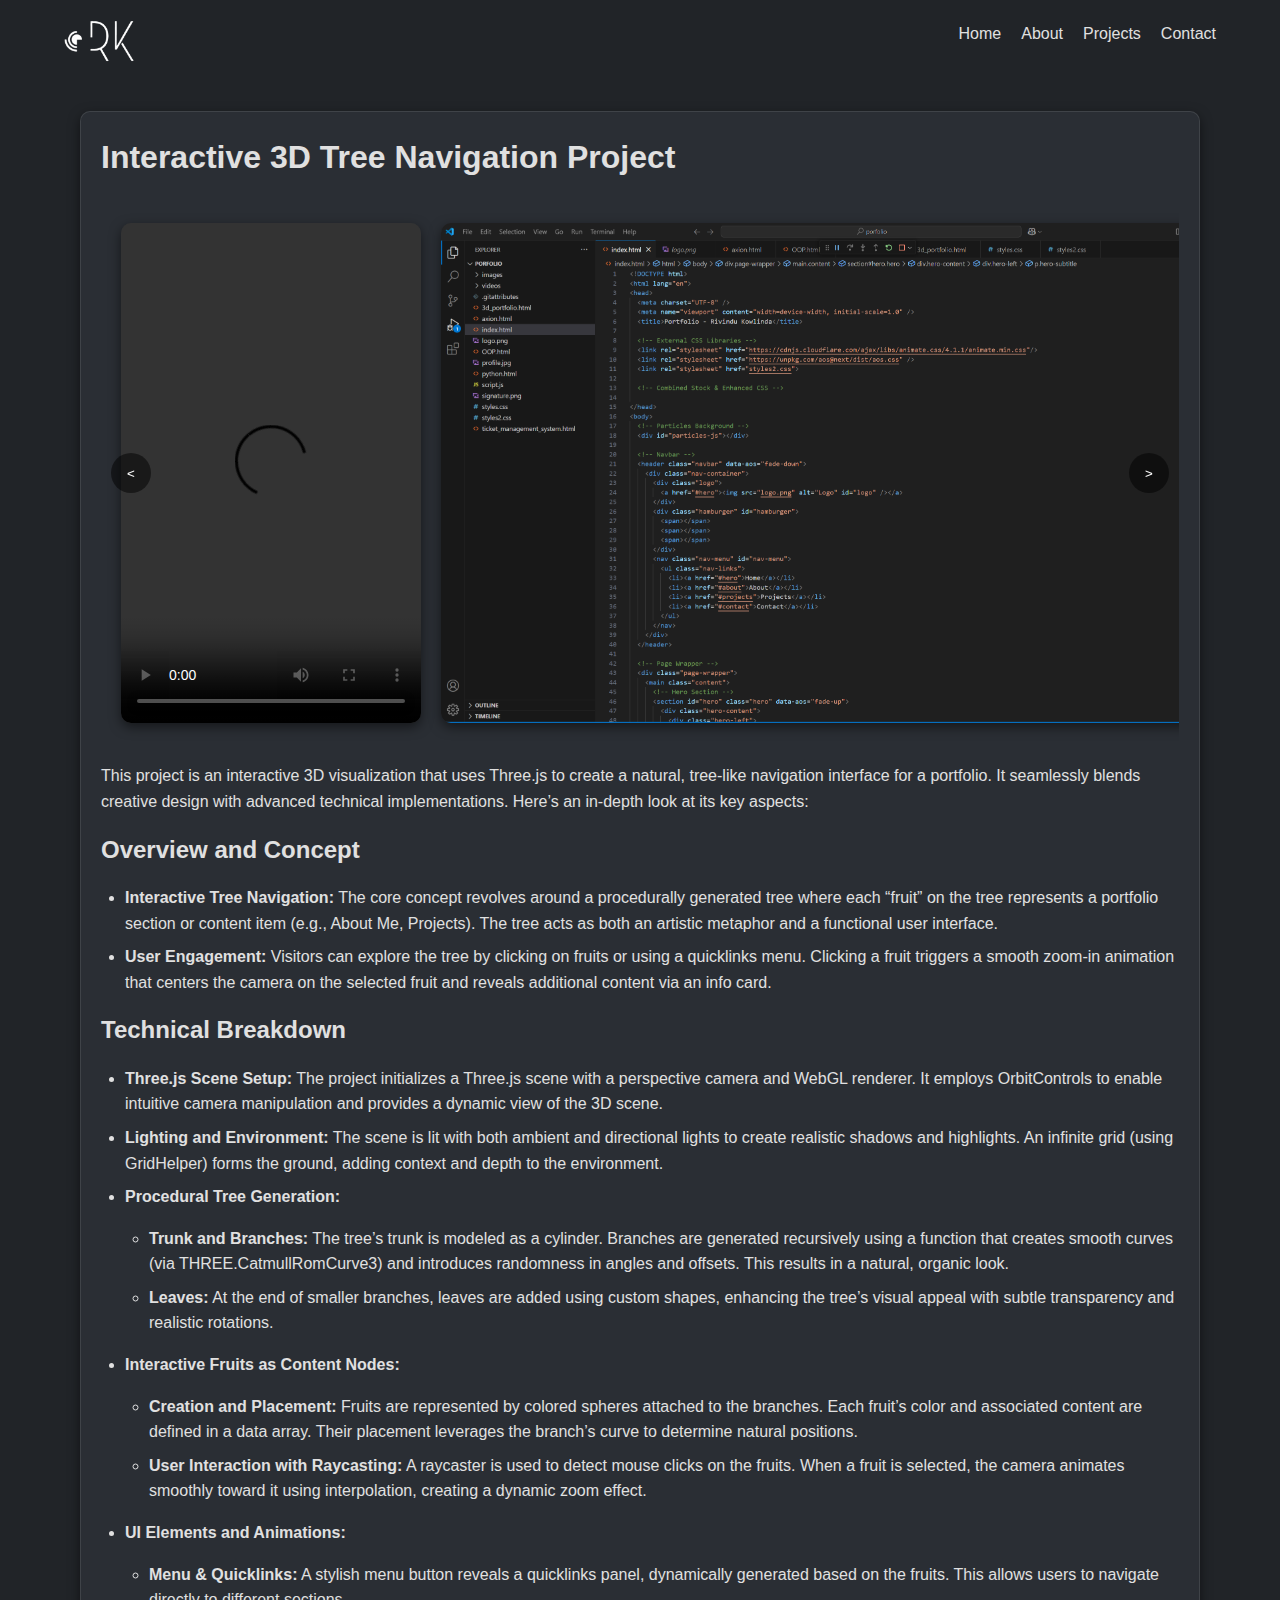
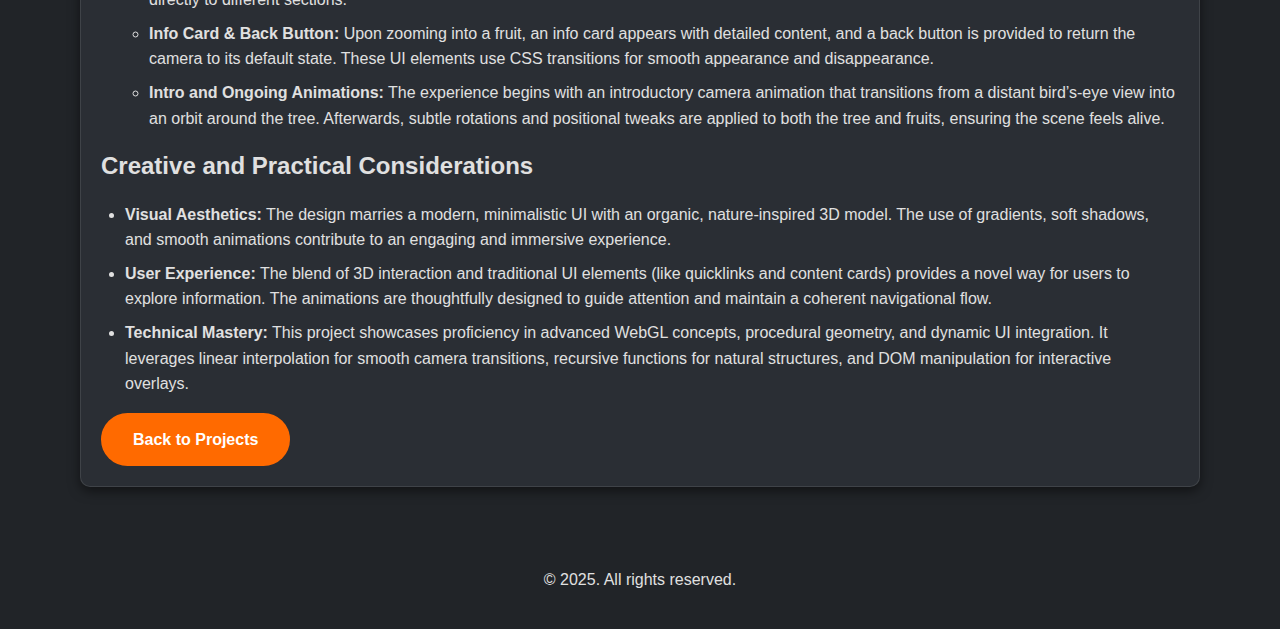
==== commit ec7ce606: "navbar UI overhaul" ====
--- a/3d_portfolio.html
+++ b/3d_portfolio.html
@@ -4,9 +4,9 @@
     <meta charset="UTF-8" />
     <meta name="viewport" content="width=device-width, initial-scale=1.0" />
     <title>Project Details - Interactive 3D Tree Navigation Project</title>
-    <link rel="stylesheet" href="styles.css" />
+    <link rel="stylesheet" href="styles2.css" />
     <style>
-      /* Inline styles for improved flow and spacing */
+      /* Page-specific inline styles (for gallery and content) */
       ul {
         margin: 1em 0;
         padding-left: 1.5em;
@@ -20,14 +20,11 @@
       .card-content {
         line-height: 1.6;
       }
-
-      /* Gallery Container to hold images and buttons */
+      /* IMAGE GALLERY STYLES */
       .image-gallery-container {
         position: relative;
         margin: 20px 0;
       }
-
-      /* Horizontal scrollable image gallery */
       .image-gallery {
         display: flex;
         flex-wrap: nowrap;
@@ -35,6 +32,11 @@
         gap: 20px;
         padding: 20px;
         scroll-behavior: smooth;
+        scrollbar-width: none; /* Firefox */
+        -ms-overflow-style: none; /* IE 10+ */
+      }
+      .image-gallery::-webkit-scrollbar {
+        display: none; /* Chrome, Safari */
       }
       .image-gallery img,
       .image-gallery video {
@@ -50,17 +52,7 @@
         transform: translateY(-5px);
         box-shadow: 0 12px 24px rgba(0, 0, 0, 0.6);
       }
-
-      /* Hide default scrollbar */
-      .image-gallery {
-        scrollbar-width: none; /* Firefox */
-        -ms-overflow-style: none; /* IE 10+ */
-      }
-      .image-gallery::-webkit-scrollbar {
-        display: none; /* Safari and Chrome */
-      }
-
-      /* Scroll Buttons */
+      /* SCROLL BUTTONS */
       .scroll-btn {
         position: absolute;
         top: 50%;
@@ -90,8 +82,6 @@
         background: rgba(255, 72, 0, 0.92);
         transform: translateY(-50%) scale(0.95);
       }
-
-      /* Hide scroll buttons on mobile devices */
       @media (max-width: 768px) {
         .scroll-btn {
           display: none;
@@ -100,34 +90,49 @@
     </style>
   </head>
   <body>
-    <!-- Navbar -->
+    <!-- MOBILE SIDEBAR NAV (using same markup as the first code) -->
+    <aside class="mobile-nav" id="mobileNav">
+      <div class="mobile-nav-logo">
+        <img src="logo.png" alt="Logo" />
+      </div>
+      <ul>
+        <li><a href="index.html#hero">Home</a></li>
+        <li><a href="index.html#about">About</a></li>
+        <li><a href="index.html#projects">Projects</a></li>
+        <li><a href="index.html#contact">Contact</a></li>
+      </ul>
+    </aside>
+
+    <!-- DESKTOP NAVBAR (same as first code) -->
     <header class="navbar">
-      <div class="container nav-container">
+      <div class="nav-container">
+        <!-- Logo -->
         <div class="logo">
-          <a href="index.html">
-            <img src="logo.png" alt="[Your Profile Image]" id="logo" />
+          <a href="index.html#hero">
+            <img src="logo.png" alt="Logo" id="logo" />
           </a>
         </div>
-        <div class="hamburger" id="hamburger">
-          <span></span>
-          <span></span>
-          <span></span>
-        </div>
-        <nav class="nav-menu" id="nav-menu">
-          <ul class="nav-links">
+        <!-- Desktop Nav Links -->
+        <nav class="desktop-links">
+          <ul>
             <li><a href="index.html#hero">Home</a></li>
             <li><a href="index.html#about">About</a></li>
             <li><a href="index.html#projects">Projects</a></li>
             <li><a href="index.html#contact">Contact</a></li>
           </ul>
         </nav>
+        <!-- Hamburger (Mobile Only) -->
+        <div class="hamburger" id="hamburger">
+          <span></span>
+          <span></span>
+          <span></span>
+        </div>
       </div>
     </header>
 
-    <!-- Page Wrapper for sticky footer -->
-    <br />
-    <br />
+    <!-- Page Wrapper (to avoid navbar overlap) -->
     <div class="page-wrapper">
+      <br><br>
       <!-- Main Content -->
       <main class="content">
         <section id="project-details" class="section project-details">
@@ -232,8 +237,81 @@
       </footer>
     </div>
 
-    <script src="script.js"></script>
+    <!-- GSAP for mobile sidebar animations -->
+    <script src="https://cdnjs.cloudflare.com/ajax/libs/gsap/3.10.4/gsap.min.js"></script>
     <script>
+      // Glass/Glossy Nav on Scroll effect
+      const navbar = document.querySelector(".navbar");
+      window.addEventListener("scroll", () => {
+        if (window.scrollY > 50) {
+          navbar.classList.add("scrolled");
+        } else {
+          navbar.classList.remove("scrolled");
+        }
+      });
+
+      // MOBILE NAV / SIDEBAR ANIMATION
+      const hamburger = document.getElementById("hamburger");
+      const mobileNav = document.getElementById("mobileNav");
+      const mobileLinks = mobileNav.querySelectorAll("li");
+
+      // Start sidebar off-screen; links invisible (for a quick fade/stagger in)
+      gsap.set(mobileNav, { x: "-100%" });
+      gsap.set(mobileLinks, { x: -30, opacity: 0 });
+
+      hamburger.addEventListener("click", () => {
+        if (!hamburger.classList.contains("active")) {
+          // OPEN nav
+          hamburger.classList.add("active");
+          const tl = gsap.timeline();
+          tl.to(mobileNav, {
+              x: 0,
+              duration: 0.5,
+              ease: "power2.out"
+            })
+            .fromTo(
+              mobileLinks,
+              { x: -30, opacity: 0 },
+              { x: 0, opacity: 1, stagger: 0.1, duration: 0.3 },
+              "<"
+            );
+        } else {
+          // CLOSE nav
+          hamburger.classList.remove("active");
+          const tl = gsap.timeline();
+          tl.to(mobileLinks, {
+              x: -30,
+              opacity: 0,
+              stagger: 0.05,
+              duration: 0.2
+            })
+            .to(mobileNav, {
+              x: "-100%",
+              duration: 0.5,
+              ease: "power2.in"
+            });
+        }
+      });
+
+      // Close sidebar if a link is clicked
+      mobileLinks.forEach(link => {
+        link.addEventListener("click", () => {
+          hamburger.classList.remove("active");
+          const tl = gsap.timeline();
+          tl.to(mobileLinks, {
+              x: -30,
+              opacity: 0,
+              stagger: 0.05,
+              duration: 0.2
+            })
+            .to(mobileNav, {
+              x: "-100%",
+              duration: 0.5,
+              ease: "power2.in"
+            });
+        });
+      });
+
       // Scroll functionality for the image gallery buttons
       const scrollLeftBtn = document.getElementById('scroll-left');
       const scrollRightBtn = document.getElementById('scroll-right');
--- a/styles2.css
+++ b/styles2.css
@@ -0,0 +1,492 @@
+:root {
+  --main-bg: rgb(33,36,40);
+  --card-bg: #2a2e34;
+  --accent: #ff6a00;
+  --text-color: #e0e0e0;
+  --transition: 0.5s ease;
+}
+
+/* RESET */
+* {
+  margin: 0;
+  padding: 0;
+  box-sizing: border-box;
+}
+html {
+  scroll-behavior: smooth;
+}
+body {
+  font-family: 'Segoe UI', sans-serif;
+  background: var(--main-bg);
+  color: var(--text-color);
+  line-height: 1.6;
+  overflow-x: hidden;
+}
+
+/* PAGE WRAPPER */
+.page-wrapper {
+  display: flex;
+  flex-direction: column;
+  min-height: 100vh;
+}
+.content {
+  flex: 1;
+}
+
+/* NAVBAR */
+.navbar {
+  position: fixed;
+  top: 0;
+  width: 100%;
+  background: var(--main-bg);
+  transition: background 0.5s ease, box-shadow 0.5s ease;
+  z-index: 999;
+  padding-bottom: 10px;
+}
+.navbar.scrolled {
+  background: rgba(33,36,40,0.7);
+  backdrop-filter: blur(10px);
+  box-shadow: 0 2px 8px rgba(0,0,0,0.6);
+}
+.nav-container {
+  width: 90%;
+  max-width: 1200px;
+  margin: auto;
+  display: flex;
+  justify-content: space-between;
+  align-items: center;
+}
+.logo a {
+  font-size: 1.8rem;
+  font-weight: bold;
+  color: var(--text-color);
+  text-decoration: none;
+  transition: color var(--transition);
+}
+.logo a:hover {
+  color: var(--accent);
+}
+/* Desktop Nav Links */
+.desktop-links ul {
+  list-style: none;
+  display: flex;
+  gap: 20px;
+}
+.desktop-links a {
+  color: var(--text-color);
+  text-decoration: none;
+  font-size: 1rem;
+  transition: color var(--transition);
+}
+.desktop-links a:hover {
+  color: var(--accent);
+}
+
+/* HAMBURGER */
+.hamburger {
+  display: none;
+  flex-direction: column;
+  gap: 5px;
+  cursor: pointer;
+  position: relative;
+  z-index: 2001;
+}
+.hamburger span {
+  display: block;
+  width: 25px;
+  height: 3px;
+  background: var(--text-color);
+  transition: transform 0.3s ease, opacity 0.3s ease;
+}
+.hamburger.active span:nth-child(1) {
+  transform: rotate(45deg) translate(5px, 5px);
+}
+.hamburger.active span:nth-child(2) {
+  opacity: 0;
+}
+.hamburger.active span:nth-child(3) {
+  transform: rotate(-45deg) translate(5px, -5px);
+}
+
+/* MOBILE NAV SIDEBAR */
+.mobile-nav {
+  position: fixed;
+  top: 0;
+  left: 0;
+  width: 250px;
+  height: 100%;
+  padding: 40px 20px;
+  background: var(--card-bg);
+  z-index: 2000;
+  display: flex;
+  flex-direction: column;
+  align-items: center;
+  justify-content: flex-start;
+}
+.mobile-nav-logo {
+  margin-bottom: 30px;
+  text-align: center;
+}
+.mobile-nav-logo img {
+  width: 70px;
+  height: auto;
+  display: block;
+}
+.mobile-nav ul {
+  list-style: none;
+  display: flex;
+  flex-direction: column;
+  gap: 20px;
+  align-items: center;
+  margin-top: 0;
+}
+.mobile-nav a {
+  color: var(--text-color);
+  text-decoration: none;
+  font-size: 1rem;
+  transition: color var(--transition);
+}
+.mobile-nav a:hover {
+  color: var(--accent);
+}
+
+/* Hide mobile nav on desktop */
+@media (min-width: 768px) {
+  .mobile-nav {
+    display: none;
+  }
+}
+
+/* SECTIONS */
+.section {
+  padding: 60px 0;
+  opacity: 0;
+  transform: translateY(20px);
+  transition: opacity 0.8s ease, transform 0.8s ease;
+  scroll-margin-top: 130px;
+}
+.section.visible {
+  opacity: 1;
+  transform: translateY(0);
+}
+.container {
+  width: 90%;
+  max-width: 1200px;
+  margin: auto;
+  padding: 0 1rem;
+}
+
+/* HERO */
+.hero {
+  height: 100vh;
+  padding-top: 80px;
+  display: flex;
+  align-items: center;
+  justify-content: center;
+  position: relative;
+  overflow: hidden;
+}
+.hero-content {
+  display: flex;
+  align-items: center;
+  justify-content: center;
+  gap: 50px;
+  position: relative;
+  z-index: 2;
+  width: 100%;
+}
+.hero-left {
+  flex: 1;
+  text-align: left;
+  margin-left: 10%;
+}
+.hero-title {
+  font-size: 4rem;
+  margin-bottom: 20px;
+}
+.hero-subtitle {
+  font-size: 2rem;
+  margin-bottom: 30px;
+}
+.btn {
+  display: inline-block;
+  background: var(--accent);
+  color: #fff;
+  padding: 14px 32px;
+  border: none;
+  border-radius: 50px;
+  text-decoration: none;
+  font-weight: bold;
+  transition: transform var(--transition), box-shadow var(--transition);
+}
+.btn:hover {
+  transform: translateY(-3px);
+  box-shadow: 0 8px 20px rgba(0,0,0,0.5);
+}
+
+/* SOCIAL BUTTONS */
+.social-buttons {
+  display: flex;
+  gap: 15px;
+  margin-bottom: 30px;
+}
+.social-btn {
+  background: #333;
+  display: inline-flex;
+  align-items: center;
+  justify-content: center;
+  width: 50px;
+  height: 50px;
+  border-radius: 10px;
+  text-decoration: none;
+  box-shadow: 0 4px 6px rgba(0,0,0,0.3);
+  transition: transform var(--transition), box-shadow var(--transition);
+}
+.social-btn:hover {
+  transform: perspective(500px) translateZ(10px) translateY(-3px);
+  box-shadow: 0 12px 24px rgba(0,0,0,0.5);
+}
+.social-btn svg {
+  width: 24px;
+  height: 24px;
+  transition: filter 0.3s ease;
+}
+.social-btn:hover svg {
+  filter: drop-shadow(0 0 5px white);
+}
+.hero-right {
+  flex: 0 0 320px;
+  display: flex;
+  justify-content: center;
+  align-items: center;
+  position: relative;
+  z-index: 3;
+  padding-right: 10%;
+}
+.profile-card {
+  width: 320px;
+  height: 320px;
+  border-radius: 50%;
+  overflow: hidden;
+  background: var(--card-bg);
+  border: 4px solid var(--accent);
+  box-shadow: 0 4px 12px rgba(0,0,0,0.5);
+  transition: transform 0.4s ease, box-shadow 0.4s ease;
+}
+.profile-card img {
+  width: 100%;
+  height: 100%;
+  object-fit: cover;
+  display: block;
+}
+.profile-card:hover {
+  transform: scale(1.05);
+  box-shadow: 0 12px 24px rgba(0,0,0,0.6);
+}
+
+/* CARDS */
+.card {
+  background: var(--card-bg);
+  border: 1px solid rgba(255,255,255,0.1);
+  border-radius: 10px;
+  padding: 20px;
+  box-shadow: 0 4px 12px rgba(0,0,0,0.5);
+  transition: transform 0.4s ease, box-shadow 0.4s ease;
+}
+.card:hover {
+  transform: translateY(-5px);
+  box-shadow: 0 12px 24px rgba(0,0,0,0.6);
+}
+
+/* PROJECTS CAROUSEL */
+.carousel-container {
+  position: relative;
+  width: 100%;
+  max-width: 1200px;
+  margin: 0 auto;
+  overflow: hidden;
+}
+.carousel-inner {
+  position: relative;
+  width: 100%;
+  margin: 0 auto;
+  overflow: hidden;
+}
+.cards-carousel {
+  position: relative;
+  display: flex;
+  gap: 20px;
+  transform: translateX(0);
+  padding-top: 10px;
+  padding-bottom: 3px;
+}
+.cards-carousel .card {
+  flex: 0 0 auto;
+  width: 320px;
+}
+
+/* ARROW BUTTONS */
+.carousel-btn {
+  position: absolute;
+  top: 50%;
+  transform: translateY(-50%);
+  background: var(--accent);
+  border: none;
+  color: #fff;
+  width: 40px;
+  height: 40px;
+  border-radius: 50%;
+  cursor: pointer;
+  opacity: 0.8;
+  transition: opacity 0.3s ease;
+  z-index: 4;
+}
+.carousel-btn:hover {
+  opacity: 1;
+}
+.left-btn {
+  left: 40px;
+}
+.right-btn {
+  right: 40px;
+}
+
+/* CONTACT FORM */
+.contact-form .form-group {
+  margin-bottom: 15px;
+}
+.contact-form label {
+  margin-bottom: 5px;
+  display: block;
+  font-weight: bold;
+}
+.contact-form input,
+.contact-form textarea {
+  width: 100%;
+  padding: 12px;
+  border: none;
+  border-radius: 5px;
+  background: var(--card-bg);
+  color: var(--text-color);
+  transition: background var(--transition), box-shadow var(--transition);
+}
+.contact-form input:focus,
+.contact-form textarea:focus {
+  outline: none;
+  box-shadow: 0 0 10px rgba(255,255,255,0.3);
+}
+
+/* FOOTER */
+.footer {
+  text-align: center;
+  padding: 20px 0;
+  background: var(--main-bg);
+  color: var(--text-color);
+}
+#signature {
+  max-width: 250px;
+}
+#logo {
+  padding-top: 20px;
+  max-width: 70px;
+}
+
+/* PARTICLES BACKGROUND */
+#particles-js {
+  position: absolute;
+  width: 100%;
+  height: 100%;
+  z-index: 1;
+  top: 0;
+  left: 0;
+}
+
+/* AOS (Fade In) */
+[data-aos] {
+  opacity: 0;
+  transition-property: opacity, transform;
+}
+[data-aos].aos-animate {
+  opacity: 1;
+}
+
+/* MEDIA QUERIES */
+
+/* MOBILE (<768px) => 1 card => user scroll => no arrows */
+@media (max-width: 768px) {
+  .desktop-links {
+    display: none;
+  }
+  .hamburger {
+    display: flex;
+  }
+
+  .hero {
+    padding-top: 140px;
+    min-height: 100vh;
+    height: auto;
+  }
+  .hero-content {
+    flex-direction: column;
+    gap: 20px;
+    align-items: center;
+    justify-content: center;
+  }
+  .hero-left {
+    margin: 0 auto;
+    text-align: center;
+  }
+  .hero-right {
+    margin: 20px 0 0 0;
+    width: 100%;
+    display: flex;
+    justify-content: center;
+    padding-right: 0;
+  }
+  .profile-card {
+    width: 250px;
+    height: 250px;
+    margin: 0 auto;
+  }
+  .hero-title {
+    font-size: 2.2rem;
+  }
+  .hero-subtitle {
+    font-size: 1rem;
+  }
+  .btn {
+    padding: 10px 20px;
+    font-size: 0.8rem;
+  }
+  .social-buttons {
+    justify-content: center;
+  }
+
+  .carousel-inner {
+    width: 100%;
+  }
+  .cards-carousel {
+    overflow-x: auto;
+    -webkit-overflow-scrolling: touch;
+  }
+  .cards-carousel .card {
+    width: 80%;
+  }
+  .carousel-btn {
+    display: none;
+  }
+}
+
+/* TABLET (768px - 1199px) => 2 cards => 320px*2 + 1 gap(20) = 660px total */
+@media (min-width: 768px) and (max-width: 1199px) {
+  .carousel-inner {
+    width: 660px; 
+  }
+}
+
+/* DESKTOP (>=1200px) => 3 cards => 320px*3 + 2 gaps(20 each) = 1000px total */
+@media (min-width: 1200px) {
+  .carousel-inner {
+    width: 1000px; 
+  }
+}
